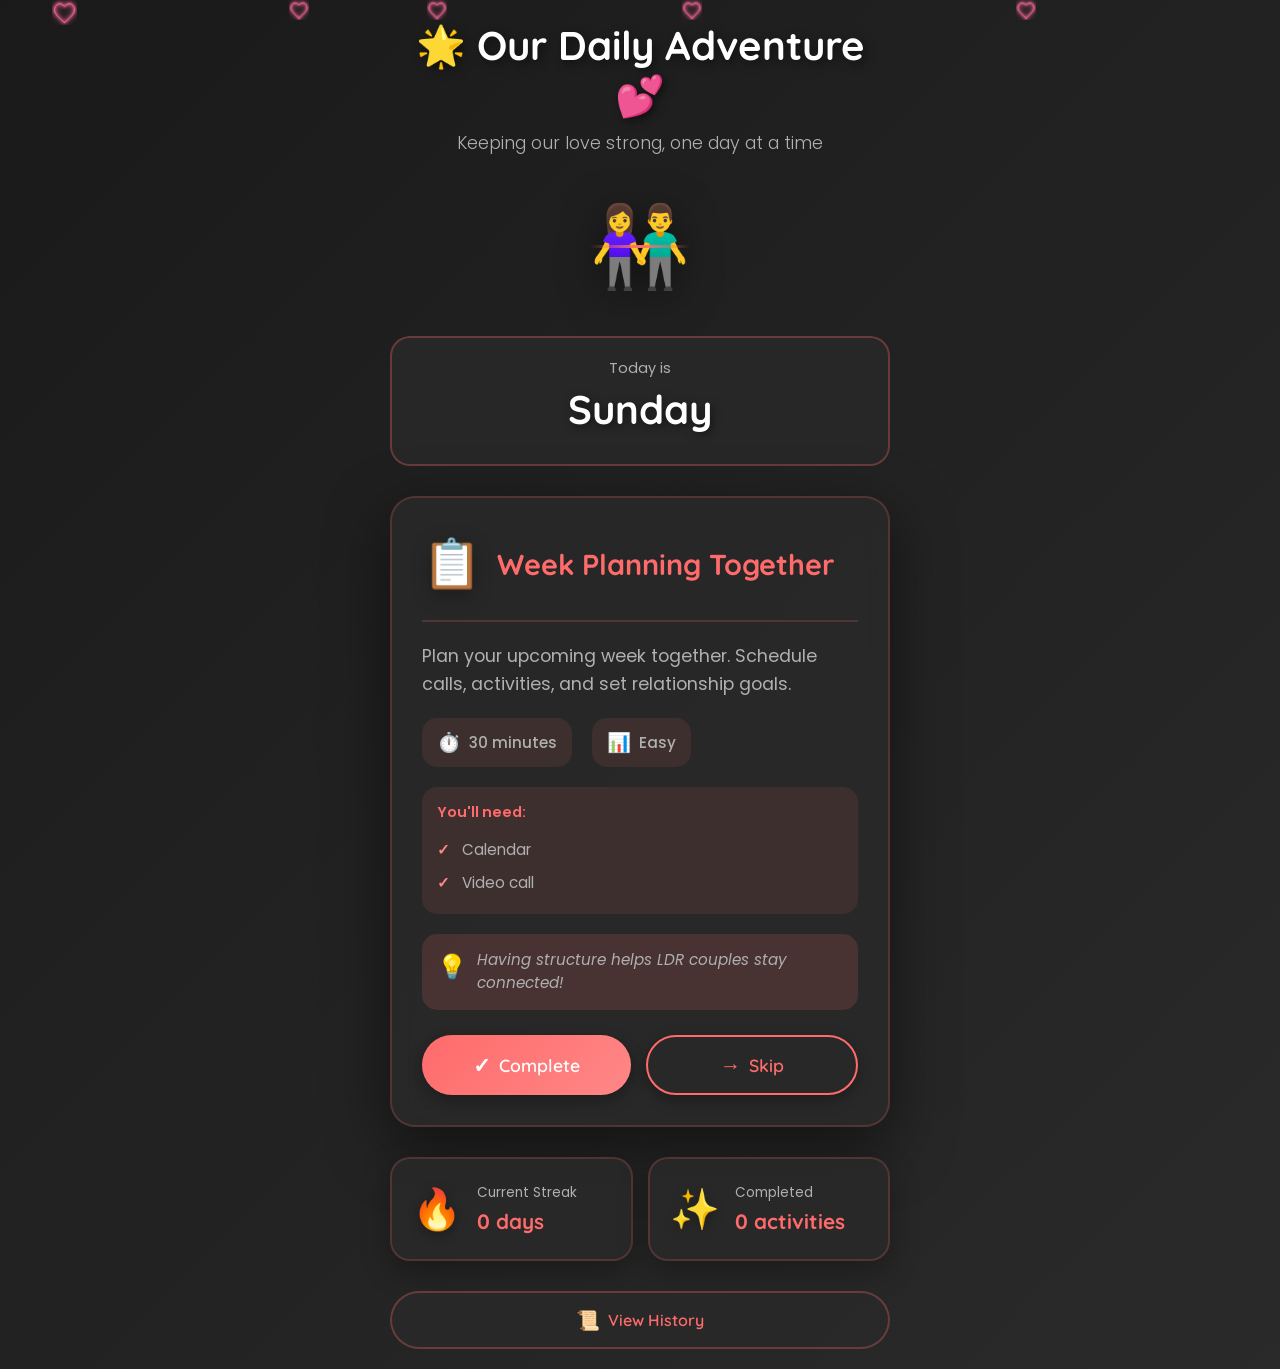
==== tracker.html @ 836662d6 "Add swipeable homepage with neon heart animations and dark theme redesign" ====
<!DOCTYPE html>
<html lang="en">

<head>
    <meta charset="UTF-8">
    <meta name="viewport" content="width=device-width, initial-scale=1.0, maximum-scale=1.0, user-scalable=no">
    <meta name="theme-color" content="#1a1a1a">
    <title>Our Daily Adventure 💕</title>
    <link rel="preconnect" href="https://fonts.googleapis.com">
    <link rel="preconnect" href="https://fonts.gstatic.com" crossorigin>
    <link
        href="https://fonts.googleapis.com/css2?family=Poppins:wght@300;400;600;700&family=Quicksand:wght@400;500;600;700&display=swap"
        rel="stylesheet">
    <link rel="stylesheet" href="tracker_styles.css">
</head>

<body>
    <!-- Floating hearts background -->
    <div class="hearts-background"></div>

    <!-- Main container -->
    <div class="container">
        <!-- Header -->
        <header class="header">
            <h1 class="title">
                <span class="emoji-bounce">🌟</span>
                Our Daily Adventure
                <span class="emoji-bounce delay">💕</span>
            </h1>
            <p class="subtitle">Keeping our love strong, one day at a time</p>
        </header>

        <!-- Cute couple animation -->
        <div class="couple-animation">
            <div class="couple-emoji">👫</div>
            <div class="connection-line"></div>
        </div>

        <!-- Day display -->
        <div class="day-display">
            <p class="day-label">Today is</p>
            <h2 class="day-name" id="dayName">Loading...</h2>
            <p class="day-special" id="daySpecial"></p>
        </div>

        <!-- Activity card -->
        <div class="activity-card" id="activityCard">
            <div class="card-header">
                <span class="activity-emoji" id="activityEmoji">✨</span>
                <h3 class="activity-title" id="activityTitle">Loading activity...</h3>
            </div>

            <div class="card-body">
                <p class="activity-description" id="activityDescription"></p>

                <div class="activity-meta">
                    <div class="meta-item">
                        <span class="meta-icon">⏱️</span>
                        <span class="meta-text" id="activityTime"></span>
                    </div>
                    <div class="meta-item">
                        <span class="meta-icon">📊</span>
                        <span class="meta-text" id="activityDifficulty"></span>
                    </div>
                </div>

                <div class="activity-materials">
                    <p class="materials-label">You'll need:</p>
                    <ul class="materials-list" id="materialsList"></ul>
                </div>

                <div class="activity-tips" id="tipsSection">
                    <p class="tips-icon">💡</p>
                    <p class="tips-text" id="tipsText"></p>
                </div>
            </div>

            <div class="card-actions">
                <button class="btn btn-complete" id="completeBtn">
                    <span class="btn-icon">✓</span>
                    Complete
                </button>
                <button class="btn btn-skip" id="skipBtn">
                    <span class="btn-icon">→</span>
                    Skip
                </button>
            </div>
        </div>

        <!-- Progress section -->
        <div class="progress-section">
            <div class="stat-card">
                <div class="stat-icon">🔥</div>
                <div class="stat-content">
                    <p class="stat-label">Current Streak</p>
                    <p class="stat-value" id="streakValue">0 days</p>
                </div>
            </div>

            <div class="stat-card">
                <div class="stat-icon">✨</div>
                <div class="stat-content">
                    <p class="stat-label">Completed</p>
                    <p class="stat-value" id="completedValue">0 activities</p>
                </div>
            </div>
        </div>

        <!-- Navigation buttons -->
        <div class="nav-buttons">
            <button class="nav-btn" id="historyBtn">
                <span class="nav-icon">📜</span>
                View History
            </button>
        </div>
    </div>

    <!-- Celebration overlay (hidden by default) -->
    <div class="celebration-overlay" id="celebrationOverlay">
        <div class="celebration-content">
            <h2 class="celebration-title">Amazing! 🎉</h2>
            <p class="celebration-message">You completed today's activity!</p>
            <div class="celebration-emoji">💕✨🎊</div>
        </div>
    </div>

    <!-- History modal (hidden by default) -->
    <div class="modal" id="historyModal">
        <div class="modal-content">
            <div class="modal-header">
                <h3 class="modal-title">Activity History</h3>
                <button class="modal-close" id="closeModal">&times;</button>
            </div>
            <div class="modal-body" id="historyList">
                <!-- History items will be inserted here -->
            </div>
        </div>
    </div>

    <!-- Scripts -->
    <script src="activities.js"></script>
    <script src="tracker_script.js"></script>
</body>

</html>
---- tracker_styles.css ----
* {
    margin: 0;
    padding: 0;
    box-sizing: border-box;
}

:root {
    --dark-bg: #1a1a1a;
    --dark-bg-secondary: #2a2a2a;
    --dark-card: rgba(42, 42, 42, 0.8);
    --coral-primary: #FF6B6B;
    --coral-secondary: #FF8787;
    --coral-light: #FFA07A;
    --pink-heart: #FF69B4;
    --pink-light: #FFB6C1;
    --text-primary: #ffffff;
    --text-secondary: #b0b0b0;
}

body {
    font-family: 'Poppins', sans-serif;
    background: linear-gradient(135deg, var(--dark-bg) 0%, var(--dark-bg-secondary) 100%);
    min-height: 100vh;
    display: flex;
    justify-content: center;
    align-items: center;
    padding: 20px;
    overflow-x: hidden;
    position: relative;
}

/* Floating bubble hearts background */
.hearts-background {
    position: fixed;
    top: 0;
    left: 0;
    width: 100%;
    height: 100%;
    pointer-events: none;
    z-index: 1;
    overflow: hidden;
}

@keyframes float-bubble {
    0% {
        transform: translateY(100vh) rotate(0deg) scale(0.8);
        opacity: 0;
    }

    10% {
        opacity: 0.6;
    }

    90% {
        opacity: 0.6;
    }

    100% {
        transform: translateY(-10vh) rotate(360deg) scale(1.2);
        opacity: 0;
    }
}

/* Container */
.container {
    max-width: 500px;
    width: 100%;
    position: relative;
    z-index: 2;
}

/* Header */
.header {
    text-align: center;
    margin-bottom: 30px;
}

.title {
    font-size: 2.5em;
    color: var(--text-primary);
    font-family: 'Quicksand', sans-serif;
    font-weight: 700;
    text-shadow: 3px 3px 10px rgba(0, 0, 0, 0.5);
    margin-bottom: 10px;
    animation: fade-in 0.8s ease-out;
}

.emoji-bounce {
    display: inline-block;
    animation: gentle-bounce 2s ease-in-out infinite;
}

.emoji-bounce.delay {
    animation-delay: 0.5s;
}

@keyframes gentle-bounce {

    0%,
    100% {
        transform: translateY(0);
    }

    50% {
        transform: translateY(-10px);
    }
}

.subtitle {
    font-size: 1.1em;
    color: var(--text-secondary);
    font-weight: 300;
    animation: fade-in 1s ease-out 0.3s both;
}

/* Couple animation */
.couple-animation {
    display: flex;
    justify-content: center;
    align-items: center;
    margin: 30px 0;
    position: relative;
    animation: fade-in 1s ease-out 0.5s both;
}

.couple-emoji {
    font-size: 80px;
    filter: drop-shadow(0 10px 20px rgba(0, 0, 0, 0.5));
    animation: pulse-heart 2s ease-in-out infinite;
}

@keyframes pulse-heart {

    0%,
    100% {
        transform: scale(1);
    }

    50% {
        transform: scale(1.1);
    }
}

.connection-line {
    position: absolute;
    width: 100px;
    height: 3px;
    background: linear-gradient(90deg, transparent, var(--coral-primary), transparent);
    animation: pulse-line 2s ease-in-out infinite;
}

@keyframes pulse-line {

    0%,
    100% {
        opacity: 0.3;
        width: 100px;
    }

    50% {
        opacity: 1;
        width: 120px;
    }
}

/* Day display */
.day-display {
    text-align: center;
    background: var(--dark-card);
    backdrop-filter: blur(10px);
    border-radius: 20px;
    padding: 20px;
    margin-bottom: 30px;
    border: 2px solid rgba(255, 107, 107, 0.3);
    animation: slide-up 0.8s ease-out 0.7s both;
}

.day-label {
    font-size: 0.9em;
    color: var(--text-secondary);
    margin-bottom: 5px;
}

.day-name {
    font-size: 2.5em;
    color: var(--text-primary);
    font-family: 'Quicksand', sans-serif;
    font-weight: 700;
    text-shadow: 2px 2px 8px rgba(0, 0, 0, 0.5);
    margin-bottom: 5px;
}

.day-special {
    font-size: 1.1em;
    color: var(--coral-light);
    font-weight: 500;
    margin-top: 10px;
}

/* Activity card */
.activity-card {
    background: var(--dark-card);
    backdrop-filter: blur(10px);
    border-radius: 25px;
    padding: 30px;
    box-shadow: 0 20px 60px rgba(0, 0, 0, 0.5);
    margin-bottom: 30px;
    border: 2px solid rgba(255, 107, 107, 0.2);
    animation: slide-up 0.8s ease-out 0.9s both;
    transition: transform 0.3s ease;
}

.activity-card:hover {
    transform: translateY(-5px);
    border-color: var(--coral-primary);
}

@keyframes slide-up {
    from {
        opacity: 0;
        transform: translateY(30px);
    }

    to {
        opacity: 1;
        transform: translateY(0);
    }
}

.card-header {
    display: flex;
    align-items: center;
    gap: 15px;
    margin-bottom: 20px;
    padding-bottom: 20px;
    border-bottom: 2px solid rgba(255, 107, 107, 0.2);
}

.activity-emoji {
    font-size: 3em;
    filter: drop-shadow(0 5px 10px rgba(0, 0, 0, 0.3));
}

.activity-title {
    font-size: 1.8em;
    color: var(--coral-primary);
    font-family: 'Quicksand', sans-serif;
    font-weight: 700;
    flex: 1;
}

.card-body {
    margin-bottom: 25px;
}

.activity-description {
    font-size: 1.1em;
    color: var(--text-secondary);
    line-height: 1.6;
    margin-bottom: 20px;
}

.activity-meta {
    display: flex;
    gap: 20px;
    margin-bottom: 20px;
}

.meta-item {
    display: flex;
    align-items: center;
    gap: 8px;
    background: rgba(255, 107, 107, 0.1);
    padding: 10px 15px;
    border-radius: 15px;
}

.meta-icon {
    font-size: 1.2em;
}

.meta-text {
    font-size: 0.95em;
    color: var(--text-secondary);
    font-weight: 500;
}

.activity-materials {
    background: rgba(255, 107, 107, 0.1);
    border-radius: 15px;
    padding: 15px;
    margin-bottom: 20px;
}

.materials-label {
    font-size: 0.9em;
    color: var(--coral-primary);
    font-weight: 600;
    margin-bottom: 10px;
}

.materials-list {
    list-style: none;
    padding-left: 0;
}

.materials-list li {
    font-size: 0.95em;
    color: var(--text-secondary);
    padding: 5px 0;
    padding-left: 25px;
    position: relative;
}

.materials-list li::before {
    content: '✓';
    position: absolute;
    left: 0;
    color: var(--coral-secondary);
    font-weight: bold;
}

.activity-tips {
    background: rgba(255, 107, 107, 0.15);
    border-radius: 15px;
    padding: 15px;
    display: flex;
    gap: 10px;
    align-items: flex-start;
}

.tips-icon {
    font-size: 1.5em;
    flex-shrink: 0;
}

.tips-text {
    font-size: 0.95em;
    color: var(--text-secondary);
    font-style: italic;
    line-height: 1.5;
}

/* Card actions */
.card-actions {
    display: flex;
    gap: 15px;
}

.btn {
    flex: 1;
    padding: 15px 25px;
    border: none;
    border-radius: 50px;
    font-size: 1.1em;
    font-weight: 600;
    font-family: 'Quicksand', sans-serif;
    cursor: pointer;
    transition: all 0.3s ease;
    display: flex;
    align-items: center;
    justify-content: center;
    gap: 8px;
    box-shadow: 0 5px 15px rgba(0, 0, 0, 0.3);
}

.btn-icon {
    font-size: 1.2em;
}

.btn-complete {
    background: linear-gradient(135deg, var(--coral-primary), var(--coral-secondary));
    color: white;
}

.btn-complete:hover {
    transform: scale(1.05);
    box-shadow: 0 8px 20px rgba(255, 107, 107, 0.5);
}

.btn-complete:active {
    transform: scale(0.98);
}

.btn-skip {
    background: transparent;
    border: 2px solid var(--coral-primary);
    color: var(--coral-primary);
}

.btn-skip:hover {
    background: var(--coral-primary);
    color: white;
    transform: scale(1.05);
    box-shadow: 0 8px 20px rgba(255, 107, 107, 0.4);
}

.btn-skip:active {
    transform: scale(0.98);
}

/* Progress section */
.progress-section {
    display: grid;
    grid-template-columns: 1fr 1fr;
    gap: 15px;
    margin-bottom: 30px;
    animation: fade-in 1s ease-out 1.1s both;
}

.stat-card {
    background: var(--dark-card);
    backdrop-filter: blur(10px);
    border-radius: 20px;
    padding: 20px;
    display: flex;
    align-items: center;
    gap: 15px;
    box-shadow: 0 10px 30px rgba(0, 0, 0, 0.3);
    border: 2px solid rgba(255, 107, 107, 0.2);
    transition: transform 0.3s ease;
}

.stat-card:hover {
    transform: translateY(-3px);
    border-color: var(--coral-primary);
}

.stat-icon {
    font-size: 2.5em;
    filter: drop-shadow(0 3px 6px rgba(0, 0, 0, 0.3));
}

.stat-content {
    flex: 1;
}

.stat-label {
    font-size: 0.85em;
    color: var(--text-secondary);
    margin-bottom: 5px;
}

.stat-value {
    font-size: 1.3em;
    color: var(--coral-primary);
    font-weight: 700;
    font-family: 'Quicksand', sans-serif;
}

/* Navigation buttons */
.nav-buttons {
    display: flex;
    gap: 15px;
    animation: fade-in 1s ease-out 1.3s both;
}

.nav-btn {
    flex: 1;
    padding: 15px;
    background: var(--dark-card);
    backdrop-filter: blur(10px);
    border: 2px solid rgba(255, 107, 107, 0.3);
    border-radius: 50px;
    font-size: 1em;
    font-weight: 600;
    font-family: 'Quicksand', sans-serif;
    color: var(--coral-primary);
    cursor: pointer;
    transition: all 0.3s ease;
    display: flex;
    align-items: center;
    justify-content: center;
    gap: 8px;
}

.nav-btn:hover {
    background: rgba(42, 42, 42, 1);
    border-color: var(--coral-primary);
    transform: scale(1.05);
    box-shadow: 0 5px 15px rgba(255, 107, 107, 0.3);
}

.nav-icon {
    font-size: 1.2em;
}

/* Celebration overlay */
.celebration-overlay {
    position: fixed;
    top: 0;
    left: 0;
    width: 100%;
    height: 100%;
    background: rgba(0, 0, 0, 0.9);
    display: none;
    justify-content: center;
    align-items: center;
    z-index: 1000;
    animation: fade-in 0.3s ease-out;
}

.celebration-overlay.show {
    display: flex;
}

.celebration-content {
    background: linear-gradient(135deg, var(--coral-primary), var(--coral-secondary));
    border-radius: 30px;
    padding: 50px;
    text-align: center;
    animation: pop-in 0.5s ease-out;
}

@keyframes pop-in {
    0% {
        transform: scale(0.5);
        opacity: 0;
    }

    100% {
        transform: scale(1);
        opacity: 1;
    }
}

.celebration-title {
    font-size: 3em;
    color: #fff;
    font-family: 'Quicksand', sans-serif;
    margin-bottom: 20px;
    text-shadow: 3px 3px 10px rgba(0, 0, 0, 0.3);
}

.celebration-message {
    font-size: 1.5em;
    color: #fff;
    margin-bottom: 20px;
}

.celebration-emoji {
    font-size: 4em;
    animation: spin-celebrate 1s ease-in-out infinite;
}

@keyframes spin-celebrate {

    0%,
    100% {
        transform: rotate(-10deg) scale(1);
    }

    50% {
        transform: rotate(10deg) scale(1.2);
    }
}

/* Modal */
.modal {
    position: fixed;
    top: 0;
    left: 0;
    width: 100%;
    height: 100%;
    background: rgba(0, 0, 0, 0.9);
    display: none;
    justify-content: center;
    align-items: center;
    z-index: 1000;
    padding: 20px;
}

.modal.show {
    display: flex;
}

.modal-content {
    background: var(--dark-bg-secondary);
    border: 2px solid rgba(255, 107, 107, 0.3);
    border-radius: 25px;
    max-width: 500px;
    width: 100%;
    max-height: 80vh;
    overflow-y: auto;
    animation: slide-up 0.3s ease-out;
}

.modal-header {
    display: flex;
    justify-content: space-between;
    align-items: center;
    padding: 25px;
    border-bottom: 2px solid rgba(255, 107, 107, 0.2);
}

.modal-title {
    font-size: 1.8em;
    color: var(--coral-primary);
    font-family: 'Quicksand', sans-serif;
    font-weight: 700;
}

.modal-close {
    background: none;
    border: none;
    font-size: 2em;
    color: var(--text-secondary);
    cursor: pointer;
    transition: color 0.3s ease;
}

.modal-close:hover {
    color: var(--coral-primary);
}

.modal-body {
    padding: 25px;
}

/* Animations */
@keyframes fade-in {
    from {
        opacity: 0;
    }

    to {
        opacity: 1;
    }
}

/* Mobile responsiveness */
@media (max-width: 600px) {
    .title {
        font-size: 2em;
    }

    .couple-emoji {
        font-size: 60px;
    }

    .day-name {
        font-size: 2em;
    }

    .activity-card {
        padding: 20px;
    }

    .activity-title {
        font-size: 1.5em;
    }

    .card-actions {
        flex-direction: column;
    }

    .progress-section {
        grid-template-columns: 1fr;
    }

    .nav-buttons {
        flex-direction: column;
    }
}

/* High DPI displays */
@media (min-width: 1080px) and (min-height: 1920px) {
    .title {
        font-size: 3.5em;
    }

    .couple-emoji {
        font-size: 120px;
    }

    .day-name {
        font-size: 3.5em;
    }

    .activity-title {
        font-size: 2.5em;
    }
}
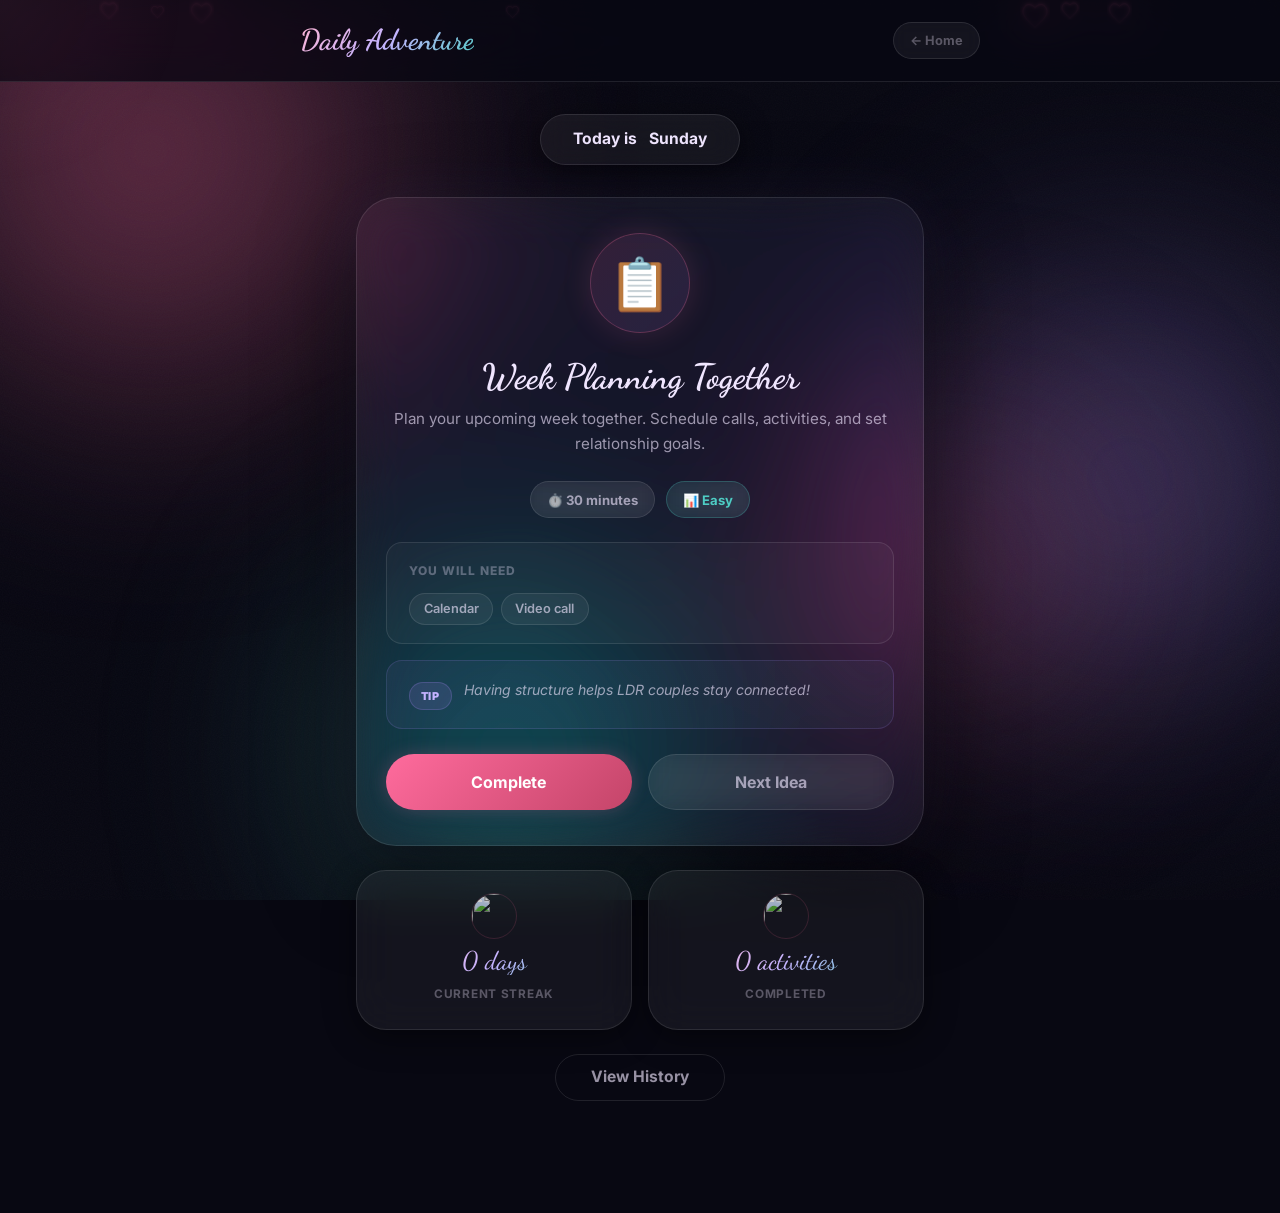
==== commit 3d734cbd: "Complete UI overhaul: Midnight Romance dark glassmorphism redesign - Full dark theme with glassmorph" ====
--- a/tracker.html
+++ b/tracker.html
@@ -1,145 +1,158 @@
 <!DOCTYPE html>
 <html lang="en">
+<head>
+  <meta charset="UTF-8">
+  <meta name="viewport" content="width=device-width, initial-scale=1.0, maximum-scale=1.0">
+  <meta name="theme-color" content="#080812">
+  <title>Daily Adventure</title>
+  <link rel="preconnect" href="https://fonts.googleapis.com">
+  <link rel="preconnect" href="https://fonts.gstatic.com" crossorigin>
+  <link href="https://fonts.googleapis.com/css2?family=Dancing+Script:wght@400;600;700&family=Inter:wght@300;400;500;600;700&family=Quicksand:wght@400;600;700&display=swap" rel="stylesheet">
+  <link rel="stylesheet" href="styles.css">
+</head>
+<body class="tracker-page">
 
-<head>
-    <meta charset="UTF-8">
-    <meta name="viewport" content="width=device-width, initial-scale=1.0, maximum-scale=1.0, user-scalable=no">
-    <meta name="theme-color" content="#1a1a1a">
-    <title>Our Daily Adventure 💕</title>
-    <link rel="preconnect" href="https://fonts.googleapis.com">
-    <link rel="preconnect" href="https://fonts.gstatic.com" crossorigin>
-    <link
-        href="https://fonts.googleapis.com/css2?family=Poppins:wght@300;400;600;700&family=Quicksand:wght@400;500;600;700&display=swap"
-        rel="stylesheet">
-    <link rel="stylesheet" href="tracker_styles.css">
-</head>
+  <!-- aurora background -->
+  <div class="aurora" aria-hidden="true">
+    <div class="aurora-orb aurora-orb-1"></div>
+    <div class="aurora-orb aurora-orb-2"></div>
+    <div class="aurora-orb aurora-orb-3"></div>
+    <div class="aurora-orb aurora-orb-4"></div>
+  </div>
 
-<body>
-    <!-- Floating hearts background -->
-    <div class="hearts-background"></div>
+  <!-- cursor glow -->
+  <div class="cursor-glow" id="cursorGlow" aria-hidden="true"></div>
 
-    <!-- Main container -->
-    <div class="container">
-        <!-- Header -->
-        <header class="header">
-            <h1 class="title">
-                <span class="emoji-bounce">🌟</span>
-                Our Daily Adventure
-                <span class="emoji-bounce delay">💕</span>
-            </h1>
-            <p class="subtitle">Keeping our love strong, one day at a time</p>
-        </header>
+  <!-- hearts-background kept for compatibility with tracker_script.js -->
+  <div class="hearts-background" style="position:fixed;inset:0;pointer-events:none;z-index:0;overflow:hidden;"></div>
 
-        <!-- Cute couple animation -->
-        <div class="couple-animation">
-            <div class="couple-emoji">👫</div>
-            <div class="connection-line"></div>
-        </div>
+  <!-- STICKY HEADER -->
+  <header class="tracker-bar">
+    <div class="tracker-bar-inner">
+      <span class="tracker-logo">Daily Adventure</span>
+      <a href="index.html" class="home-link">&#8592; Home</a>
+    </div>
+  </header>
 
-        <!-- Day display -->
-        <div class="day-display">
-            <p class="day-label">Today is</p>
-            <h2 class="day-name" id="dayName">Loading...</h2>
-            <p class="day-special" id="daySpecial"></p>
-        </div>
+  <!-- MAIN -->
+  <main class="tracker-main">
 
-        <!-- Activity card -->
-        <div class="activity-card" id="activityCard">
-            <div class="card-header">
-                <span class="activity-emoji" id="activityEmoji">✨</span>
-                <h3 class="activity-title" id="activityTitle">Loading activity...</h3>
-            </div>
-
-            <div class="card-body">
-                <p class="activity-description" id="activityDescription"></p>
-
-                <div class="activity-meta">
-                    <div class="meta-item">
-                        <span class="meta-icon">⏱️</span>
-                        <span class="meta-text" id="activityTime"></span>
-                    </div>
-                    <div class="meta-item">
-                        <span class="meta-icon">📊</span>
-                        <span class="meta-text" id="activityDifficulty"></span>
-                    </div>
-                </div>
-
-                <div class="activity-materials">
-                    <p class="materials-label">You'll need:</p>
-                    <ul class="materials-list" id="materialsList"></ul>
-                </div>
-
-                <div class="activity-tips" id="tipsSection">
-                    <p class="tips-icon">💡</p>
-                    <p class="tips-text" id="tipsText"></p>
-                </div>
-            </div>
-
-            <div class="card-actions">
-                <button class="btn btn-complete" id="completeBtn">
-                    <span class="btn-icon">✓</span>
-                    Complete
-                </button>
-                <button class="btn btn-skip" id="skipBtn">
-                    <span class="btn-icon">→</span>
-                    Skip
-                </button>
-            </div>
-        </div>
-
-        <!-- Progress section -->
-        <div class="progress-section">
-            <div class="stat-card">
-                <div class="stat-icon">🔥</div>
-                <div class="stat-content">
-                    <p class="stat-label">Current Streak</p>
-                    <p class="stat-value" id="streakValue">0 days</p>
-                </div>
-            </div>
-
-            <div class="stat-card">
-                <div class="stat-icon">✨</div>
-                <div class="stat-content">
-                    <p class="stat-label">Completed</p>
-                    <p class="stat-value" id="completedValue">0 activities</p>
-                </div>
-            </div>
-        </div>
-
-        <!-- Navigation buttons -->
-        <div class="nav-buttons">
-            <button class="nav-btn" id="historyBtn">
-                <span class="nav-icon">📜</span>
-                View History
-            </button>
-        </div>
+    <!-- Day badge -->
+    <div class="day-pill">
+      <div class="day-pill-inner">
+        <span>Today is</span>
+        <strong id="dayName">&#8230;</strong>
+      </div>
+      <span class="day-special-tag" id="daySpecial"></span>
     </div>
 
-    <!-- Celebration overlay (hidden by default) -->
-    <div class="celebration-overlay" id="celebrationOverlay">
-        <div class="celebration-content">
-            <h2 class="celebration-title">Amazing! 🎉</h2>
-            <p class="celebration-message">You completed today's activity!</p>
-            <div class="celebration-emoji">💕✨🎊</div>
-        </div>
+    <!-- Activity Card -->
+    <div class="act-card" id="activityCard">
+
+      <div class="act-emoji-ring">
+        <span class="act-emoji" id="activityEmoji"></span>
+      </div>
+
+      <h2 class="act-title" id="activityTitle">Loading&#8230;</h2>
+      <p class="act-desc"  id="activityDescription"></p>
+
+      <!-- Meta chips -->
+      <div class="act-chips">
+        <span class="chip" id="activityTime"></span>
+        <span class="chip" id="activityDifficulty"></span>
+      </div>
+
+      <!-- Materials -->
+      <div class="act-materials">
+        <p class="act-materials-label">You will need</p>
+        <ul id="materialsList"></ul>
+      </div>
+
+      <!-- Tips -->
+      <div class="act-tips">
+        <span class="act-tips-icon">Tip</span>
+        <p id="tipsText"></p>
+      </div>
+
+      <!-- Action buttons -->
+      <div class="act-actions">
+        <button class="btn-complete" id="completeBtn">Complete</button>
+        <button class="btn-skip"    id="skipBtn">Next Idea</button>
+      </div>
+
     </div>
 
-    <!-- History modal (hidden by default) -->
-    <div class="modal" id="historyModal">
-        <div class="modal-content">
-            <div class="modal-header">
-                <h3 class="modal-title">Activity History</h3>
-                <button class="modal-close" id="closeModal">&times;</button>
-            </div>
-            <div class="modal-body" id="historyList">
-                <!-- History items will be inserted here -->
-            </div>
-        </div>
+    <!-- Stats row -->
+    <div class="stats-row">
+      <div class="t-stat">
+        <img src="https://picsum.photos/seed/streak/60/60" alt="" class="t-stat-img" aria-hidden="true">
+        <span class="t-stat-num"   id="streakValue">0 days</span>
+        <span class="t-stat-label">Current Streak</span>
+      </div>
+      <div class="t-stat">
+        <img src="https://picsum.photos/seed/done/60/60" alt="" class="t-stat-img" aria-hidden="true">
+        <span class="t-stat-num"   id="completedValue">0 activities</span>
+        <span class="t-stat-label">Completed</span>
+      </div>
     </div>
 
-    <!-- Scripts -->
-    <script src="activities.js"></script>
-    <script src="tracker_script.js"></script>
+    <!-- History -->
+    <div class="hist-btn-wrap">
+      <button class="btn btn-ghost" id="historyBtn">View History</button>
+    </div>
+
+  </main>
+
+  <!-- CELEBRATION OVERLAY -->
+  <div class="celebration-overlay" id="celebrationOverlay">
+    <div class="cel-box">
+      <div class="cel-img-wrap">
+        <img src="https://picsum.photos/seed/celebrate/200/200" alt="Celebration" class="cel-img">
+      </div>
+      <h2 class="cel-title">Amazing!</h2>
+      <p class="cel-msg">You completed today's activity.<br>Your bond gets stronger every day.</p>
+      <button class="btn btn-pink btn-sm" onclick="document.getElementById('celebrationOverlay').classList.remove('show')">
+        Wonderful!
+      </button>
+    </div>
+  </div>
+
+  <!-- HISTORY MODAL (bottom sheet) -->
+  <div class="history-modal" id="historyModal">
+    <div class="hist-sheet">
+      <div class="hist-handle"></div>
+      <div class="hist-header">
+        <h3 class="hist-title">Activity History</h3>
+        <button class="close-btn" id="closeModal" aria-label="Close">&#215;</button>
+      </div>
+      <div id="historyList"></div>
+    </div>
+  </div>
+
+  <!-- Scripts -->
+  <script src="activities.js"></script>
+  <script src="tracker_script.js"></script>
+  <script>
+  document.addEventListener('DOMContentLoaded', () => {
+    /* cursor glow */
+    const glow = document.getElementById('cursorGlow');
+    if (glow && !window.matchMedia('(pointer:coarse)').matches) {
+      document.addEventListener('mousemove', e => {
+        glow.style.left = e.clientX + 'px';
+        glow.style.top  = e.clientY + 'px';
+      });
+    }
+    /* magnetic complete button */
+    const btn = document.getElementById('completeBtn');
+    if (btn && !window.matchMedia('(pointer:coarse)').matches) {
+      btn.addEventListener('mousemove', e => {
+        const r = btn.getBoundingClientRect();
+        btn.style.transform = `translate(${(e.clientX-r.left-r.width/2)*.22}px,${(e.clientY-r.top-r.height/2)*.22}px) scale(1.04)`;
+      });
+      btn.addEventListener('mouseleave', () => { btn.style.transform = ''; });
+    }
+  });
+  </script>
+
 </body>
-
-</html>+</html>
--- a/styles.css
+++ b/styles.css
@@ -0,0 +1,1308 @@
+/* =============================================
+   MIDNIGHT ROMANCE — Dark Glassmorphism UI
+   ============================================= */
+
+/* === DESIGN TOKENS === */
+:root {
+  /* Base */
+  --bg:           #080812;
+  --bg-2:         #0f0f22;
+  --bg-3:         #13132e;
+
+  /* Glass surfaces */
+  --glass:          rgba(255,255,255,0.055);
+  --glass-2:        rgba(255,255,255,0.08);
+  --glass-hover:    rgba(255,255,255,0.10);
+  --glass-border:   rgba(255,255,255,0.10);
+  --glass-border-h: rgba(255,255,255,0.24);
+
+  /* Accents */
+  --pink:         #FF6B9D;
+  --pink-dark:    #E8447A;
+  --pink-light:   #FFB3D0;
+  --pink-glow:    rgba(255,107,157,0.38);
+  --pink-glow-sm: rgba(255,107,157,0.18);
+  --purple:       #9B7FE8;
+  --purple-dark:  #7B5FCC;
+  --purple-light: #C5B3FF;
+  --purple-glow:  rgba(155,127,232,0.38);
+  --teal:         #4ECDC4;
+  --teal-glow:    rgba(78,205,196,0.28);
+  --yellow:       #FFD166;
+
+  /* Text */
+  --t1: #F0E6FF;
+  --t2: rgba(240,230,255,0.62);
+  --t3: rgba(240,230,255,0.32);
+  --white: #FFFFFF;
+
+  /* Gradients */
+  --grad-pink:   linear-gradient(135deg,#FF6B9D,#C44569);
+  --grad-purple: linear-gradient(135deg,#9B7FE8,#6B4FBB);
+  --grad-aurora: linear-gradient(135deg,#FF6B9D 0%,#9B7FE8 50%,#4ECDC4 100%);
+  --grad-text:   linear-gradient(135deg,#FFB3D0 0%,#C5B3FF 50%,#4ECDC4 100%);
+  --grad-warm:   linear-gradient(135deg,#FF6B9D,#FFD166);
+
+  /* Shadows & Glows */
+  --glow-pink-sm: 0 0 18px rgba(255,107,157,0.22);
+  --glow-pink-md: 0 0 40px rgba(255,107,157,0.35);
+  --glow-pink-lg: 0 0 80px rgba(255,107,157,0.25);
+  --glow-purple:  0 0 40px rgba(155,127,232,0.35);
+  --shadow-glass: 0 8px 32px rgba(0,0,0,0.45);
+  --shadow-card:  0 20px 60px rgba(0,0,0,0.55);
+  --shadow-xl:    0 32px 90px rgba(0,0,0,0.65);
+
+  /* Shape */
+  --r-sm:   10px;
+  --r-md:   16px;
+  --r-lg:   22px;
+  --r-xl:   30px;
+  --r-2xl:  40px;
+  --r-full: 9999px;
+
+  /* Motion */
+  --ease-bounce: cubic-bezier(0.34,1.56,0.64,1);
+  --ease-smooth: cubic-bezier(0.4,0,0.2,1);
+  --ease-out:    cubic-bezier(0,0,0.2,1);
+  --t:    all .3s var(--ease-smooth);
+  --t-b:  all .5s var(--ease-bounce);
+  --t-s:  all .65s var(--ease-smooth);
+
+  --section-py: clamp(80px,9vw,130px);
+}
+
+/* === RESET === */
+*,*::before,*::after { box-sizing:border-box; margin:0; padding:0; }
+html { scroll-behavior:smooth; }
+body {
+  font-family:'Inter','Quicksand',sans-serif;
+  background:var(--bg);
+  color:var(--t1);
+  overflow-x:hidden;
+  line-height:1.7;
+}
+img  { max-width:100%; display:block; }
+a    { text-decoration:none; color:inherit; }
+button { font-family:inherit; }
+
+/* === SCROLLBAR === */
+::-webkit-scrollbar      { width:5px; }
+::-webkit-scrollbar-track{ background:var(--bg-2); }
+::-webkit-scrollbar-thumb{
+  background:linear-gradient(var(--pink),var(--purple));
+  border-radius:var(--r-full);
+}
+
+/* =============================================
+   AURORA — Fixed background (behind all)
+   ============================================= */
+.aurora {
+  position:fixed; inset:0; z-index:0;
+  pointer-events:none; overflow:hidden;
+}
+.aurora-orb {
+  position:absolute; border-radius:50%;
+  filter:blur(120px); opacity:.55;
+  will-change:transform;
+}
+.aurora-orb-1 {
+  width:700px; height:700px; top:-200px; left:-200px;
+  background:radial-gradient(circle,#FF6B9D,transparent 65%);
+  animation:auroraFloat1 20s ease-in-out infinite;
+}
+.aurora-orb-2 {
+  width:600px; height:600px; top:20%; right:-150px;
+  background:radial-gradient(circle,#9B7FE8,transparent 65%);
+  animation:auroraFloat2 24s ease-in-out infinite;
+}
+.aurora-orb-3 {
+  width:500px; height:500px; bottom:-100px; left:20%;
+  background:radial-gradient(circle,#4ECDC4,transparent 65%);
+  animation:auroraFloat3 18s ease-in-out infinite;
+}
+.aurora-orb-4 {
+  width:400px; height:400px; bottom:15%; right:10%;
+  background:radial-gradient(circle,#C44569,transparent 65%);
+  animation:auroraFloat4 22s ease-in-out infinite;
+}
+/* Noise overlay */
+.aurora::after {
+  content:'';
+  position:absolute; inset:0;
+  background-image:url("data:image/svg+xml,%3Csvg xmlns='http://www.w3.org/2000/svg' width='300' height='300'%3E%3Cfilter id='n'%3E%3CfeTurbulence type='fractalNoise' baseFrequency='0.85' numOctaves='4' stitchTiles='stitch'/%3E%3C/filter%3E%3Crect width='300' height='300' filter='url(%23n)' opacity='1'/%3E%3C/svg%3E");
+  opacity:0.032; pointer-events:none;
+}
+
+@keyframes auroraFloat1 {
+  0%,100%{ transform:translate(0,0) scale(1); }
+  33%    { transform:translate(80px,60px) scale(1.1); }
+  66%    { transform:translate(-50px,90px) scale(.92); }
+}
+@keyframes auroraFloat2 {
+  0%,100%{ transform:translate(0,0) scale(1); }
+  40%    { transform:translate(-90px,-70px) scale(1.12); }
+  70%    { transform:translate(60px,-40px) scale(.9); }
+}
+@keyframes auroraFloat3 {
+  0%,100%{ transform:translate(0,0) scale(1); }
+  50%    { transform:translate(70px,-80px) scale(1.08); }
+}
+@keyframes auroraFloat4 {
+  0%,100%{ transform:translate(0,0) scale(1); }
+  45%    { transform:translate(-60px,50px) scale(1.1); }
+}
+
+/* =============================================
+   CURSOR GLOW
+   ============================================= */
+.cursor-glow {
+  position:fixed; pointer-events:none; z-index:9999;
+  width:400px; height:400px; border-radius:50%;
+  background:radial-gradient(circle,rgba(255,107,157,.08),transparent 65%);
+  transform:translate(-50%,-50%);
+  transition:left .08s linear, top .08s linear;
+  will-change:left,top;
+}
+
+/* =============================================
+   GLASS UTILITY
+   ============================================= */
+.glass {
+  background:var(--glass);
+  backdrop-filter:blur(24px) saturate(180%);
+  -webkit-backdrop-filter:blur(24px) saturate(180%);
+  border:1px solid var(--glass-border);
+}
+.glass-2 {
+  background:var(--glass-2);
+  backdrop-filter:blur(20px) saturate(160%);
+  -webkit-backdrop-filter:blur(20px) saturate(160%);
+  border:1px solid var(--glass-border);
+}
+
+/* =============================================
+   TYPOGRAPHY
+   ============================================= */
+h1,h2,h3 { font-family:'Dancing Script',cursive; line-height:1.15; }
+h1 { font-size:clamp(3rem,8vw,6.5rem); }
+h2 { font-size:clamp(2rem,5vw,3.8rem); }
+h3 { font-size:clamp(1.4rem,3vw,2.2rem); }
+
+.grad-text {
+  background:var(--grad-text);
+  -webkit-background-clip:text; -webkit-text-fill-color:transparent;
+  background-clip:text; background-size:200% 200%;
+  animation:gradShift 6s ease infinite;
+}
+
+@keyframes gradShift {
+  0%  { background-position:0% 50%; }
+  50% { background-position:100% 50%; }
+  100%{ background-position:0% 50%; }
+}
+
+/* =============================================
+   BUTTONS
+   ============================================= */
+.btn {
+  display:inline-flex; align-items:center; gap:.55rem;
+  padding:.9rem 2.2rem; border-radius:var(--r-full);
+  font-size:.98rem; font-weight:700; cursor:pointer;
+  transition:var(--t-b); border:none; line-height:1;
+  text-decoration:none; font-family:'Inter','Quicksand',sans-serif;
+  position:relative; overflow:hidden; white-space:nowrap;
+}
+/* shimmer sweep on hover */
+.btn::after {
+  content:''; position:absolute; inset:0;
+  background:linear-gradient(105deg,transparent 40%,rgba(255,255,255,.18) 50%,transparent 60%);
+  transform:translateX(-100%); transition:transform .55s var(--ease-smooth);
+}
+.btn:hover::after { transform:translateX(100%); }
+
+.btn-pink {
+  background:var(--grad-pink); color:var(--white);
+  box-shadow:var(--glow-pink-sm);
+}
+.btn-pink:hover  { transform:translateY(-3px) scale(1.03); box-shadow:var(--glow-pink-md); }
+.btn-pink:active { transform:scale(.96); }
+
+.btn-outline {
+  background:var(--glass); backdrop-filter:blur(12px);
+  color:var(--t1); border:1px solid var(--glass-border);
+}
+.btn-outline:hover {
+  transform:translateY(-3px) scale(1.02);
+  background:var(--glass-hover); border-color:var(--glass-border-h);
+  box-shadow:var(--shadow-glass);
+}
+
+.btn-ghost {
+  background:transparent; color:var(--t2);
+  border:1px solid var(--glass-border);
+}
+.btn-ghost:hover { background:var(--glass); color:var(--t1); border-color:var(--glass-border-h); }
+
+.btn-sm { padding:.6rem 1.4rem; font-size:.84rem; }
+.btn-purple {
+  background:var(--grad-purple); color:var(--white);
+  box-shadow:var(--glow-purple);
+}
+.btn-purple:hover { transform:translateY(-3px) scale(1.03); box-shadow:0 0 60px rgba(155,127,232,.5); }
+
+/* =============================================
+   SECTION COMMONS
+   ============================================= */
+section { position:relative; z-index:1; }
+.section-inner { max-width:1020px; margin:0 auto; padding:var(--section-py) 1.5rem; }
+.section-header { text-align:center; margin-bottom:clamp(3rem,5vw,5rem); }
+
+.section-tag {
+  display:inline-block;
+  background:rgba(255,107,157,.12);
+  border:1px solid rgba(255,107,157,.22);
+  color:var(--pink); padding:.35rem 1.2rem;
+  border-radius:var(--r-full); font-size:.75rem;
+  font-weight:800; letter-spacing:.1em;
+  text-transform:uppercase; margin-bottom:.8rem;
+}
+.section-title {
+  font-family:'Dancing Script',cursive;
+  font-size:clamp(2.2rem,5vw,3.8rem);
+  color:var(--t1); margin-bottom:.6rem; line-height:1.2;
+}
+.section-title.grad { background:var(--grad-text); -webkit-background-clip:text; -webkit-text-fill-color:transparent; background-clip:text; }
+.section-sub {
+  font-size:clamp(.88rem,2vw,1.05rem);
+  color:var(--t2); max-width:520px; margin:0 auto;
+}
+.section-divider {
+  width:60px; height:3px;
+  background:var(--grad-pink);
+  border-radius:var(--r-full);
+  margin:.9rem auto 0;
+  box-shadow:var(--glow-pink-sm);
+}
+
+/* =============================================
+   A — SCROLL PROGRESS BAR
+   ============================================= */
+#scrollProgress {
+  position:fixed; top:0; left:0; z-index:10000;
+  height:3px; width:0%;
+  background:linear-gradient(90deg, var(--pink), var(--purple), var(--teal));
+  box-shadow:0 0 14px var(--pink-glow), 0 0 28px var(--purple-glow);
+  pointer-events:none; border-radius:0 3px 3px 0;
+  will-change:width;
+}
+
+/* =============================================
+   E — TIMELINE FILL (draw-in on scroll)
+   ============================================= */
+.timeline-fill {
+  position:absolute; left:50%; top:0;
+  transform:translateX(-50%);
+  width:2px; height:0%;
+  background:linear-gradient(to bottom,var(--pink),var(--purple),var(--teal));
+  border-radius:var(--r-full);
+  box-shadow:0 0 14px var(--pink-glow);
+  z-index:3; pointer-events:none;
+  will-change:height;
+}
+
+/* =============================================
+   C — CHARACTER REVEAL
+   ============================================= */
+.cr-char {
+  display:inline-block;
+  opacity:0;
+  transform:translateY(32px) rotate(var(--cr-rot,5deg));
+  filter:blur(7px);
+  transition:
+    opacity   .55s ease,
+    transform .65s var(--ease-bounce),
+    filter    .55s ease;
+  will-change:transform,opacity,filter;
+}
+.cr-char:nth-child(odd)  { --cr-rot: 7deg; }
+.cr-char:nth-child(even) { --cr-rot:-7deg; }
+.cr-char.cr-on {
+  opacity:1;
+  transform:translateY(0) rotate(0deg);
+  filter:blur(0);
+}
+
+/* =============================================
+   D — CARD CASCADE (alternate left / right)
+   ============================================= */
+/* Base hidden state — no translateY, direction set by cascade class */
+.tl-item, .polaroid, .stat-card, .adv-card, .note-item, .fav-card {
+  opacity:0; filter:blur(8px);
+  transition:opacity .7s var(--ease-smooth), filter .7s var(--ease-smooth), transform .7s var(--ease-smooth);
+}
+
+/* Timeline items keep their side-enter */
+.tl-item              { transform:translateX(-35px); }
+.tl-item:nth-child(even) { transform:translateX(35px); }
+.tl-item.in-view      { opacity:1; filter:blur(0); transform:translateX(0); }
+
+/* Cascade directional classes applied by JS */
+.cas-l { transform:translateX(-65px) translateY(10px); }
+.cas-r { transform:translateX( 65px) translateY(10px); }
+.cas-l.in-view, .cas-r.in-view {
+  opacity:1; filter:blur(0); transform:translateX(0) translateY(0);
+}
+
+/* Note items keep their own enter direction */
+.note-item.from-me  { transform:translateX(55px); }
+.note-item.from-you { transform:translateX(-55px); }
+.note-item.in-view  { opacity:1; filter:blur(0); transform:translateX(0)!important; }
+
+/* =============================================
+   B — PARALLAX helpers
+   ============================================= */
+.hero-text, .hero-rings { will-change:transform; }
+
+/* =============================================
+   HERO SECTION
+   ============================================= */
+.home-page  { background:var(--bg); }
+.hero-section {
+  min-height:100vh; position:relative; z-index:1;
+  display:flex; flex-direction:column;
+  align-items:center; justify-content:center;
+  text-align:center; padding:3rem 2rem; overflow:hidden;
+}
+
+/* pulsing rings */
+.hero-rings { position:absolute; top:50%; left:50%; transform:translate(-50%,-50%); pointer-events:none; }
+.hero-ring  {
+  position:absolute; border-radius:50%;
+  border:1px solid rgba(255,107,157,.15);
+  top:50%; left:50%; transform:translate(-50%,-50%);
+  animation:ringPulse 5s ease-out infinite;
+}
+.hero-ring:nth-child(1){ width:320px;  height:320px;  animation-delay:0s; }
+.hero-ring:nth-child(2){ width:560px;  height:560px;  animation-delay:1.5s; }
+.hero-ring:nth-child(3){ width:820px;  height:820px;  animation-delay:3s; }
+
+.hero-text  { position:relative; z-index:2; max-width:720px; width:100%; }
+
+.hero-badge {
+  display:inline-block;
+  background:var(--glass); backdrop-filter:blur(16px);
+  border:1px solid var(--glass-border);
+  border-radius:var(--r-full); padding:.48rem 1.6rem;
+  font-size:.78rem; font-weight:800; color:var(--pink-light);
+  margin-bottom:1.5rem; letter-spacing:.1em; text-transform:uppercase;
+  animation:popIn .6s var(--ease-bounce) both;
+  box-shadow:var(--glow-pink-sm);
+}
+
+.hero-title {
+  font-family:'Dancing Script',cursive;
+  font-size:clamp(3.2rem,9vw,7.5rem);
+  font-weight:700; line-height:1.2;
+  background:var(--grad-text); background-size:200% 200%;
+  -webkit-background-clip:text; -webkit-text-fill-color:transparent;
+  background-clip:text;
+  animation:gradShift 6s ease infinite, slideUp .9s var(--ease-smooth) both .15s;
+  margin-bottom:.85rem; padding:0.1em 0.08em 0.18em;
+  transition:transform .12s var(--ease-smooth);
+}
+
+.hero-sub {
+  font-size:clamp(.98rem,2.3vw,1.25rem);
+  color:var(--t2); font-weight:400;
+  max-width:500px; margin:0 auto 2.6rem; line-height:1.8;
+  animation:slideUp .8s var(--ease-smooth) both .35s;
+}
+
+.hero-btns {
+  display:flex; gap:1rem; flex-wrap:wrap; justify-content:center;
+  animation:slideUp .8s var(--ease-smooth) both .55s;
+}
+
+.scroll-hint {
+  position:absolute; bottom:2rem; left:50%; transform:translateX(-50%);
+  z-index:2; display:flex; flex-direction:column; align-items:center; gap:.4rem;
+  color:var(--t3); font-size:.75rem; font-weight:600; letter-spacing:.06em;
+  text-transform:uppercase;
+  animation:slideUp .8s var(--ease-smooth) both 1.1s;
+}
+.scroll-hint-arrow { font-size:1.1rem; animation:arrowBounce 1.8s ease-in-out infinite; }
+
+/* =============================================
+   HERO HEARTBEAT RIPPLES
+   ============================================= */
+.hb-heart-wrap {
+  position:absolute; pointer-events:none; z-index:1;
+}
+.hb-heart-wrap:nth-child(1) { top:18%; left:12%; }
+.hb-heart-wrap:nth-child(2) { top:22%; right:10%; }
+.hb-heart-wrap:nth-child(3) { bottom:22%; left:8%; }
+.hb-heart-wrap:nth-child(4) { bottom:18%; right:13%; }
+
+.hb-heart {
+  position:relative; display:flex; align-items:center; justify-content:center;
+  width:36px; height:36px;
+  animation:hbBeat 1.4s ease-in-out infinite;
+}
+.hb-heart:nth-of-type(1){ animation-delay:0s; }
+.hb-heart:nth-of-type(2){ animation-delay:.3s; }
+.hb-heart:nth-of-type(3){ animation-delay:.7s; }
+.hb-heart:nth-of-type(4){ animation-delay:1s; }
+
+.hb-heart svg { width:22px; height:22px; filter:drop-shadow(0 0 8px var(--pink-glow)); }
+
+/* ripple rings */
+.hb-ripple {
+  position:absolute; top:50%; left:50%;
+  width:36px; height:36px;
+  border-radius:50%;
+  border:1.5px solid rgba(255,107,157,.55);
+  transform:translate(-50%,-50%) scale(1);
+  animation:hbRipple 1.4s ease-out infinite;
+  pointer-events:none;
+}
+.hb-ripple:nth-child(2){ animation-delay:.22s; border-color:rgba(167,139,250,.45); }
+.hb-ripple:nth-child(3){ animation-delay:.44s; border-color:rgba(94,234,212,.35); }
+
+@keyframes hbBeat {
+  0%,100%{ transform:scale(1); }
+  14%    { transform:scale(1.22); }
+  28%    { transform:scale(1); }
+  42%    { transform:scale(1.15); }
+  70%    { transform:scale(1); }
+}
+@keyframes hbRipple {
+  0%  { transform:translate(-50%,-50%) scale(1); opacity:.9; }
+  100%{ transform:translate(-50%,-50%) scale(3.8); opacity:0; }
+}
+
+/* =============================================
+   OUR STORY — TIMELINE
+   ============================================= */
+.story-section { background:rgba(0,0,0,.25); }
+.timeline { position:relative; max-width:800px; margin:0 auto; }
+.timeline::before {
+  content:''; position:absolute; left:50%; top:0; bottom:0;
+  width:2px;
+  background:linear-gradient(to bottom,transparent,var(--pink),var(--purple),var(--teal),transparent);
+  transform:translateX(-50%); border-radius:var(--r-full);
+  box-shadow:0 0 12px var(--pink-glow);
+}
+
+.tl-item { display:flex; justify-content:flex-end; padding-right:calc(50% + 3.5rem); margin-bottom:3rem; position:relative; }
+.tl-item:nth-child(even) { justify-content:flex-start; padding-right:0; padding-left:calc(50% + 3.5rem); }
+
+.tl-dot {
+  position:absolute; left:50%; top:1.4rem;
+  width:50px; height:50px;
+  background:var(--glass); backdrop-filter:blur(12px);
+  border:1.5px solid var(--pink); border-radius:50%;
+  transform:translateX(-50%);
+  display:flex; align-items:center; justify-content:center;
+  font-size:.8rem; font-weight:800; color:var(--pink);
+  box-shadow:0 0 20px var(--pink-glow), var(--shadow-glass); z-index:2;
+  font-family:'Inter','Quicksand',sans-serif;
+}
+.tl-item.in-view .tl-dot { animation:heartbeat .6s var(--ease-bounce) both .3s; }
+
+.tl-card {
+  background:var(--glass); backdrop-filter:blur(24px) saturate(180%);
+  border:1px solid var(--glass-border);
+  border-radius:var(--r-lg); padding:1.5rem 1.7rem;
+  max-width:300px; box-shadow:var(--shadow-glass);
+  transition:var(--t-b);
+}
+.tl-card:hover {
+  background:var(--glass-hover); border-color:var(--glass-border-h);
+  box-shadow:var(--shadow-card), 0 0 30px var(--pink-glow-sm);
+  transform:translateY(-4px);
+}
+.tl-card::after {
+  content:''; position:absolute; top:1.8rem; right:-9px;
+  width:18px; height:18px;
+  background:rgba(255,255,255,.06); backdrop-filter:blur(24px);
+  border-right:1px solid var(--glass-border); border-top:1px solid var(--glass-border);
+  transform:rotate(45deg); clip-path:polygon(0 0,100% 0,100% 100%);
+}
+.tl-item:nth-child(even) .tl-card::after { right:auto; left:-9px; transform:rotate(-135deg); }
+
+.tl-date { font-size:.75rem; font-weight:800; color:var(--pink); text-transform:uppercase; letter-spacing:.08em; margin-bottom:.35rem; }
+.tl-card h3 { font-family:'Dancing Script',cursive; font-size:1.6rem; color:var(--t1); margin-bottom:.35rem; }
+.tl-card p  { font-size:.88rem; color:var(--t2); }
+
+/* =============================================
+   PHOTO GALLERY — DARK POLAROIDS
+   ============================================= */
+.gallery-section { background:transparent; }
+.polaroid-grid {
+  display:grid; grid-template-columns:repeat(auto-fill,minmax(188px,1fr));
+  gap:1.8rem; max-width:920px; margin:0 auto;
+}
+
+.polaroid {
+  background:rgba(255,255,255,.06); backdrop-filter:blur(16px);
+  padding:.85rem .85rem 3rem;
+  border:1px solid var(--glass-border);
+  border-radius:4px;
+  box-shadow:var(--shadow-card); cursor:pointer; position:relative;
+  transform:rotate(var(--rot,0deg));
+  transition:transform .45s var(--ease-bounce), box-shadow .3s, border-color .3s;
+}
+.polaroid:nth-child(1){--rot:-4deg} .polaroid:nth-child(2){--rot:3deg}
+.polaroid:nth-child(3){--rot:-2deg} .polaroid:nth-child(4){--rot:4deg}
+.polaroid:nth-child(5){--rot:-1.5deg} .polaroid:nth-child(6){--rot:2.5deg}
+.polaroid:nth-child(7){--rot:-3deg} .polaroid:nth-child(8){--rot:2deg}
+
+.polaroid.in-view { opacity:1; filter:blur(0); transform:translateY(0) rotate(var(--rot,0deg)); }
+.polaroid:hover {
+  transform:translateY(-12px) rotate(0deg) scale(1.06)!important;
+  box-shadow:var(--shadow-xl), 0 0 40px var(--pink-glow);
+  border-color:rgba(255,107,157,.35);
+  z-index:10;
+}
+/* tape strip — glow version */
+.polaroid::before {
+  content:''; position:absolute; top:-10px; left:50%;
+  transform:translateX(-50%) rotate(var(--tape-r,-2deg));
+  width:68px; height:20px;
+  background:rgba(255,209,102,.22);
+  border:1px solid rgba(255,209,102,.35);
+  border-radius:3px;
+  box-shadow:0 0 10px rgba(255,209,102,.25);
+}
+.polaroid:nth-child(odd)  {--tape-r:-3deg}
+.polaroid:nth-child(even) {--tape-r:2deg}
+
+.polaroid-img { width:100%; aspect-ratio:1; border-radius:2px; overflow:hidden; }
+.polaroid-img img { width:100%; height:100%; object-fit:cover; transition:transform .6s; }
+.polaroid:hover .polaroid-img img { transform:scale(1.06); }
+
+.polaroid-caption {
+  text-align:center; margin-top:.9rem;
+  font-family:'Dancing Script',cursive; font-size:1.08rem; color:var(--t2);
+}
+.gallery-note { text-align:center; margin-top:2.5rem; font-size:.84rem; color:var(--t3); font-style:italic; }
+
+/* =============================================
+   CAROUSEL — CINEMATIC
+   ============================================= */
+.carousel-section { background:rgba(0,0,0,.3); padding:var(--section-py) 0; }
+.carousel-section .section-inner  { padding-left:1.5rem; padding-right:1.5rem; }
+.carousel-section .section-tag    { background:rgba(255,107,157,.12); color:var(--pink-light); }
+.carousel-section .section-title  { color:var(--t1); }
+.carousel-section .section-sub    { color:var(--t2); }
+
+.carousel-outer { max-width:920px; margin:0 auto; }
+.carousel-wrap  {
+  position:relative; border-radius:var(--r-xl); overflow:hidden;
+  box-shadow:var(--shadow-xl), 0 0 60px rgba(155,127,232,.2);
+  aspect-ratio:16/8;
+  border:1px solid var(--glass-border);
+  cursor:grab;
+}
+.carousel-wrap:active { cursor:grabbing; }
+
+.carousel-track {
+  display:flex; height:100%;
+  transition:transform .75s cubic-bezier(.4,0,.2,1);
+  will-change:transform;
+}
+.carousel-slide {
+  flex:0 0 100%; position:relative; overflow:hidden;
+  opacity:0; transition:opacity .5s;
+}
+.carousel-slide.active { opacity:1; }
+.carousel-slide img {
+  width:100%; height:100%; object-fit:cover;
+  transition:transform 9s ease; filter:brightness(.85);
+}
+.carousel-slide.active img { transform:scale(1.05); }
+
+.carousel-caption {
+  position:absolute; bottom:0; left:0; right:0;
+  padding:3rem 2rem 1.6rem;
+  background:linear-gradient(transparent,rgba(5,5,18,.75));
+  color:var(--white);
+  font-family:'Dancing Script',cursive;
+  font-size:clamp(1.2rem,3vw,1.9rem); font-weight:600;
+  transform:translateY(12px); opacity:0;
+  transition:transform .6s .1s, opacity .6s .1s;
+}
+.carousel-slide.active .carousel-caption { transform:translateY(0); opacity:1; }
+
+.carousel-btn {
+  position:absolute; top:50%; transform:translateY(-50%);
+  width:48px; height:48px; border-radius:50%;
+  background:var(--glass); backdrop-filter:blur(12px);
+  border:1px solid var(--glass-border); color:var(--white);
+  font-size:1rem; font-weight:700; cursor:pointer;
+  transition:var(--t-b); z-index:5;
+  display:flex; align-items:center; justify-content:center;
+}
+.carousel-btn:hover {
+  background:var(--pink); border-color:transparent;
+  transform:translateY(-50%) scale(1.12);
+  box-shadow:var(--glow-pink-md);
+}
+.carousel-prev { left:1rem; }
+.carousel-next { right:1rem; }
+
+.carousel-progress {
+  position:absolute; bottom:0; left:0; height:2px;
+  background:linear-gradient(90deg,var(--pink),var(--purple));
+  width:0%; z-index:5;
+  box-shadow:0 0 8px var(--pink-glow);
+}
+
+.carousel-dots { display:flex; gap:.6rem; justify-content:center; margin-top:1.5rem; }
+.carousel-dot  {
+  width:8px; height:8px; border-radius:var(--r-full);
+  background:var(--glass-border); border:none; cursor:pointer;
+  transition:var(--t-b); padding:0;
+}
+.carousel-dot.active { background:var(--pink); width:30px; box-shadow:var(--glow-pink-sm); }
+.carousel-dot:hover  { background:var(--pink-light); }
+
+/* =============================================
+   LOVE STATS
+   ============================================= */
+.stats-section { background:transparent; }
+.stats-grid {
+  display:grid; grid-template-columns:repeat(auto-fit,minmax(155px,1fr));
+  gap:1.4rem; max-width:840px; margin:0 auto;
+}
+.stat-card {
+  background:var(--glass); backdrop-filter:blur(24px) saturate(180%);
+  border:1px solid var(--glass-border);
+  border-radius:var(--r-xl); padding:2rem 1.2rem; text-align:center;
+  box-shadow:var(--shadow-glass); cursor:default;
+  transition:var(--t-b);
+}
+.stat-card:hover {
+  background:var(--glass-hover); border-color:rgba(255,107,157,.3);
+  box-shadow:var(--shadow-card), var(--glow-pink-sm);
+  transform:translateY(-6px) scale(1.03);
+}
+.stat-icon-img {
+  display:block; width:54px; height:54px; border-radius:50%;
+  overflow:hidden; margin:0 auto .8rem;
+  box-shadow:0 0 20px rgba(255,107,157,.2);
+  border:1.5px solid rgba(255,107,157,.25);
+}
+.stat-icon-img img { width:100%; height:100%; object-fit:cover; filter:brightness(.85) saturate(.9); }
+.stat-number {
+  font-family:'Dancing Script',cursive; font-size:2.7rem; font-weight:700;
+  display:block; line-height:1; margin-bottom:.3rem;
+  background:var(--grad-text); -webkit-background-clip:text;
+  -webkit-text-fill-color:transparent; background-clip:text;
+}
+.stat-label { font-size:.78rem; color:var(--t3); font-weight:700; text-transform:uppercase; letter-spacing:.06em; }
+
+/* =============================================
+   DAILY ADVENTURES
+   ============================================= */
+.adventures-section { background:rgba(0,0,0,.25); }
+.adventures-grid {
+  display:grid; grid-template-columns:repeat(auto-fill,minmax(215px,1fr));
+  gap:1.4rem; max-width:940px; margin:0 auto 3rem;
+}
+.adv-card {
+  background:var(--glass); backdrop-filter:blur(20px) saturate(180%);
+  border:1px solid var(--glass-border); border-radius:var(--r-lg);
+  overflow:hidden; display:flex; flex-direction:column;
+  box-shadow:var(--shadow-glass);
+  transition:var(--t-b);
+}
+.adv-card.in-view { opacity:1; filter:blur(0); transform:translateY(0); }
+.adv-card:hover {
+  background:var(--glass-hover); border-color:var(--glass-border-h);
+  box-shadow:var(--shadow-card), 0 0 25px var(--purple-glow);
+  transform:translateY(-7px);
+}
+.adv-img-wrap { width:100%; aspect-ratio:16/9; overflow:hidden; flex-shrink:0; }
+.adv-img-wrap img {
+  width:100%; height:100%; object-fit:cover; filter:brightness(.65) saturate(.8);
+  transition:filter .5s, transform .6s;
+}
+.adv-card:hover .adv-img-wrap img { filter:brightness(.8) saturate(1); transform:scale(1.05); }
+.adv-body { padding:1.2rem 1.4rem 1.5rem; flex:1; }
+.adv-day  {
+  display:inline-block; background:rgba(255,107,157,.12);
+  border:1px solid rgba(255,107,157,.2); color:var(--pink);
+  font-size:.72rem; font-weight:800; padding:.28rem .8rem;
+  border-radius:var(--r-full); margin-bottom:.7rem;
+  text-transform:uppercase; letter-spacing:.07em;
+}
+.adv-day--special { background:rgba(155,127,232,.12); border-color:rgba(155,127,232,.2); color:var(--purple-light); }
+.adv-card h3 { font-family:'Dancing Script',cursive; font-size:1.45rem; color:var(--t1); margin-bottom:.4rem; }
+.adv-card p  { font-size:.85rem; color:var(--t2); }
+.adv-card--cta {
+  background:linear-gradient(135deg,rgba(255,107,157,.15),rgba(155,127,232,.15));
+  border-color:rgba(255,107,157,.25); align-items:center;
+  justify-content:center; text-align:center; min-height:180px;
+}
+.adv-cta-inner { padding:2rem 1.5rem; }
+.adv-cta-num   {
+  font-family:'Dancing Script',cursive; font-size:4.5rem; line-height:1;
+  background:var(--grad-text); -webkit-background-clip:text;
+  -webkit-text-fill-color:transparent; background-clip:text;
+}
+.adv-cta-label { font-size:.88rem; color:var(--t2); margin-top:.3rem; }
+.adventures-cta { text-align:center; }
+
+/* =============================================
+   LOVE NOTES — GLASS BUBBLES
+   ============================================= */
+.notes-section { background:transparent; }
+.notes-wrap {
+  max-width:700px; margin:0 auto;
+  display:flex; flex-direction:column; gap:1.8rem;
+}
+.note-item { max-width:440px; }
+.note-item.from-me  { align-self:flex-end;   transform:translateX(50px); }
+.note-item.from-you { align-self:flex-start; transform:translateX(-50px); }
+.note-item.in-view  { transform:translateX(0)!important; }
+
+.note-bubble {
+  padding:1.3rem 1.6rem; border-radius:22px;
+  box-shadow:var(--shadow-glass); position:relative; line-height:1.7;
+  backdrop-filter:blur(24px) saturate(180%);
+}
+.from-me  .note-bubble {
+  background:linear-gradient(135deg,rgba(255,107,157,.18),rgba(196,69,105,.12));
+  border:1px solid rgba(255,107,157,.25);
+  border-bottom-right-radius:5px;
+  box-shadow:var(--shadow-glass), 0 0 25px rgba(255,107,157,.12);
+}
+.from-you .note-bubble {
+  background:linear-gradient(135deg,rgba(155,127,232,.15),rgba(107,79,187,.1));
+  border:1px solid rgba(155,127,232,.22);
+  border-bottom-left-radius:5px;
+  box-shadow:var(--shadow-glass), 0 0 25px rgba(155,127,232,.1);
+}
+.note-text   { font-size:.98rem; font-style:italic; color:var(--t1); }
+.note-author { font-size:.78rem; font-weight:800; margin-top:.5rem; letter-spacing:.03em; }
+.from-me  .note-author { color:var(--pink-light); text-align:right; }
+.from-you .note-author { color:var(--purple-light); }
+
+/* =============================================
+   FAVOURITES — IMAGE GLASS CARDS
+   ============================================= */
+.favorites-section { background:rgba(0,0,0,.2); }
+.favorites-grid {
+  display:grid; grid-template-columns:repeat(auto-fill,minmax(185px,1fr));
+  gap:1.4rem; max-width:940px; margin:0 auto;
+}
+.fav-card {
+  background:var(--glass); backdrop-filter:blur(20px);
+  border:1px solid var(--glass-border);
+  border-radius:var(--r-lg); overflow:hidden;
+  box-shadow:var(--shadow-glass); cursor:pointer;
+  transition:var(--t-b);
+}
+.fav-card.in-view { opacity:1; filter:blur(0); transform:translateY(0); }
+.fav-card:hover {
+  border-color:rgba(155,127,232,.35);
+  box-shadow:var(--shadow-card), 0 0 28px var(--purple-glow);
+  transform:translateY(-8px) scale(1.02);
+}
+.fav-img { width:100%; aspect-ratio:16/10; overflow:hidden; }
+.fav-img img {
+  width:100%; height:100%; object-fit:cover;
+  filter:brightness(.65) saturate(.75);
+  transition:filter .5s, transform .6s;
+}
+.fav-card:hover .fav-img img { filter:brightness(.82) saturate(1); transform:scale(1.06); }
+.fav-body  { padding:.9rem 1.1rem 1.1rem; }
+.fav-cat   { font-size:.7rem; font-weight:800; color:var(--purple-light); text-transform:uppercase; letter-spacing:.09em; margin-bottom:.35rem; }
+.fav-name  { font-family:'Dancing Script',cursive; font-size:1.3rem; color:var(--t1); }
+
+/* =============================================
+   FOOTER
+   ============================================= */
+.site-footer {
+  background:rgba(0,0,0,.5); backdrop-filter:blur(20px);
+  border-top:1px solid var(--glass-border);
+  padding:4rem 2rem 2.5rem; text-align:center;
+}
+.footer-msg  { font-family:'Dancing Script',cursive; font-size:2.2rem; background:var(--grad-text); -webkit-background-clip:text; -webkit-text-fill-color:transparent; background-clip:text; margin-bottom:.4rem; }
+.footer-sub  { font-size:.88rem; color:var(--t3); margin-bottom:2rem; }
+.footer-nav  { display:flex; gap:2rem; justify-content:center; flex-wrap:wrap; margin-bottom:2rem; }
+.footer-nav a{ color:var(--t2); font-weight:700; font-size:.88rem; transition:var(--t); letter-spacing:.03em; }
+.footer-nav a:hover { color:var(--pink); }
+.footer-copy { font-size:.78rem; color:var(--t3); }
+
+/* =============================================
+   TRACKER PAGE
+   ============================================= */
+.tracker-page { background:var(--bg); min-height:100vh; }
+
+.tracker-bar {
+  background:rgba(8,8,18,.82); backdrop-filter:blur(24px) saturate(180%);
+  border-bottom:1px solid var(--glass-border);
+  padding:1rem 1.8rem; position:sticky; top:0; z-index:100;
+}
+.tracker-bar-inner { max-width:680px; margin:0 auto; display:flex; align-items:center; justify-content:space-between; }
+.tracker-logo {
+  font-family:'Dancing Script',cursive; font-size:1.8rem; font-weight:700;
+  background:var(--grad-text); -webkit-background-clip:text;
+  -webkit-text-fill-color:transparent; background-clip:text;
+}
+.home-link {
+  display:inline-flex; align-items:center; gap:.4rem;
+  font-size:.8rem; font-weight:700; color:var(--t3);
+  background:var(--glass); backdrop-filter:blur(8px);
+  border:1px solid var(--glass-border);
+  padding:.4rem 1rem; border-radius:var(--r-full); transition:var(--t);
+}
+.home-link:hover { color:var(--pink); border-color:rgba(255,107,157,.3); background:rgba(255,107,157,.08); }
+
+.tracker-main { max-width:600px; margin:0 auto; padding:2rem 1rem 5rem; position:relative; z-index:1; }
+
+/* day pill */
+.day-pill { text-align:center; margin-bottom:2rem; }
+.day-pill-inner {
+  display:inline-flex; align-items:center; gap:.8rem;
+  background:var(--glass); backdrop-filter:blur(16px);
+  border:1px solid var(--glass-border); border-radius:var(--r-full);
+  padding:.7rem 2rem; font-size:.98rem; font-weight:700; color:var(--t1);
+  box-shadow:var(--shadow-glass);
+}
+.day-special-tag {
+  display:block; text-align:center; font-size:.85rem;
+  font-weight:700; color:var(--purple-light); margin-top:.5rem; font-style:italic;
+}
+
+/* Activity card */
+.act-card {
+  background:var(--glass); backdrop-filter:blur(28px) saturate(200%);
+  border:1px solid var(--glass-border); border-radius:var(--r-2xl);
+  padding:2.2rem 1.8rem;
+  box-shadow:var(--shadow-xl), 0 0 60px rgba(155,127,232,.1);
+  margin-bottom:1.5rem; animation:slideUp .7s var(--ease-bounce) both;
+  transition:border-color .3s, box-shadow .3s;
+}
+.act-card:hover { border-color:rgba(155,127,232,.25); box-shadow:var(--shadow-xl), 0 0 60px rgba(155,127,232,.18); }
+
+.act-emoji-ring {
+  width:100px; height:100px; margin:0 auto 1.5rem;
+  background:linear-gradient(135deg,rgba(255,107,157,.12),rgba(155,127,232,.12));
+  border:1.5px solid rgba(255,107,157,.25);
+  border-radius:50%; display:flex; align-items:center; justify-content:center;
+  font-size:3.2rem; box-shadow:0 0 30px rgba(255,107,157,.15);
+  animation:heroFloat 4s ease-in-out infinite;
+}
+.act-title { font-family:'Dancing Script',cursive; font-size:2.2rem; text-align:center; color:var(--t1); margin-bottom:.5rem; }
+.act-desc  { text-align:center; color:var(--t2); margin-bottom:1.5rem; font-size:.95rem; }
+
+.act-chips { display:flex; gap:.7rem; justify-content:center; flex-wrap:wrap; margin-bottom:1.5rem; }
+.chip {
+  display:inline-flex; align-items:center; gap:.35rem;
+  background:var(--glass); backdrop-filter:blur(8px);
+  border:1px solid var(--glass-border); color:var(--t2);
+  padding:.4rem 1rem; border-radius:var(--r-full); font-size:.82rem; font-weight:700;
+}
+.chip.easy   { background:rgba(78,205,196,.1); border-color:rgba(78,205,196,.25); color:var(--teal); }
+.chip.medium { background:rgba(255,209,102,.1); border-color:rgba(255,209,102,.25); color:var(--yellow); }
+.chip.hard   { background:rgba(255,107,157,.1); border-color:rgba(255,107,157,.25); color:var(--pink); }
+
+.act-materials { background:rgba(255,255,255,.03); border:1px solid var(--glass-border); border-radius:var(--r-md); padding:1.1rem 1.4rem; margin-bottom:1rem; }
+.act-materials-label { font-size:.75rem; font-weight:800; color:var(--t3); text-transform:uppercase; letter-spacing:.08em; margin-bottom:.7rem; }
+.act-materials ul { list-style:none; display:flex; flex-wrap:wrap; gap:.45rem; }
+.act-materials li {
+  background:var(--glass); border:1px solid var(--glass-border);
+  color:var(--t2); padding:.28rem .85rem; border-radius:var(--r-full); font-size:.8rem; font-weight:600;
+}
+
+.act-tips {
+  background:linear-gradient(135deg,rgba(155,127,232,.08),rgba(78,205,196,.05));
+  border:1px solid rgba(155,127,232,.18); border-radius:var(--r-md);
+  padding:1.1rem 1.4rem; margin-bottom:1.6rem;
+  display:flex; gap:.8rem; align-items:flex-start;
+}
+.act-tips-icon {
+  font-size:.68rem; font-weight:900; color:var(--purple-light);
+  background:rgba(155,127,232,.15); border:1px solid rgba(155,127,232,.25);
+  padding:.22rem .65rem; border-radius:var(--r-full);
+  letter-spacing:.08em; text-transform:uppercase; flex-shrink:0; margin-top:.25rem; white-space:nowrap;
+}
+.act-tips p { font-size:.88rem; color:var(--t2); font-style:italic; }
+
+.act-actions { display:grid; grid-template-columns:1fr 1fr; gap:1rem; margin-top:1.2rem; }
+
+.btn-complete {
+  background:var(--grad-pink); color:var(--white);
+  border:none; border-radius:var(--r-full); padding:1.05rem 1.2rem;
+  font-size:1rem; font-weight:700; cursor:pointer;
+  box-shadow:var(--glow-pink-sm); transition:var(--t-b);
+  display:flex; align-items:center; justify-content:center; gap:.5rem;
+  font-family:'Inter','Quicksand',sans-serif; position:relative; overflow:hidden;
+}
+.btn-complete::after { content:''; position:absolute; inset:0; background:linear-gradient(105deg,transparent 40%,rgba(255,255,255,.2) 50%,transparent 60%); transform:translateX(-100%); transition:transform .55s; }
+.btn-complete:hover::after { transform:translateX(100%); }
+.btn-complete:hover  { transform:translateY(-3px) scale(1.03); box-shadow:var(--glow-pink-md); }
+.btn-complete:active { transform:scale(.96); }
+
+.btn-skip {
+  background:var(--glass); backdrop-filter:blur(12px);
+  color:var(--t2); border:1px solid var(--glass-border);
+  border-radius:var(--r-full); padding:1.05rem 1.2rem;
+  font-size:1rem; font-weight:700; cursor:pointer;
+  transition:var(--t-b); display:flex; align-items:center; justify-content:center; gap:.5rem;
+  font-family:'Inter','Quicksand',sans-serif;
+}
+.btn-skip:hover { background:var(--glass-hover); border-color:var(--glass-border-h); color:var(--t1); transform:translateY(-3px); }
+
+/* Stats row */
+.stats-row { display:grid; grid-template-columns:1fr 1fr; gap:1rem; margin-bottom:1.5rem; }
+.t-stat {
+  background:var(--glass); backdrop-filter:blur(20px);
+  border:1px solid var(--glass-border); border-radius:var(--r-xl);
+  padding:1.4rem 1rem; text-align:center;
+  box-shadow:var(--shadow-glass); transition:var(--t-b);
+}
+.t-stat:hover { transform:translateY(-4px); border-color:rgba(255,107,157,.25); box-shadow:var(--shadow-card), var(--glow-pink-sm); }
+.t-stat-img   { width:46px; height:46px; border-radius:50%; object-fit:cover; display:block; margin:0 auto .5rem; border:1.5px solid rgba(255,107,157,.2); filter:brightness(.8); }
+.t-stat-num   { font-family:'Dancing Script',cursive; font-size:1.6rem; display:block; line-height:1.1; margin-bottom:.25rem; background:var(--grad-text); -webkit-background-clip:text; -webkit-text-fill-color:transparent; background-clip:text; }
+.t-stat-label { font-size:.74rem; color:var(--t3); font-weight:700; text-transform:uppercase; letter-spacing:.06em; }
+.hist-btn-wrap { text-align:center; margin-bottom:2rem; }
+
+/* Celebration */
+.celebration-overlay {
+  position:fixed; inset:0;
+  background:rgba(0,0,0,.75); backdrop-filter:blur(16px);
+  display:flex; align-items:center; justify-content:center;
+  z-index:1000; opacity:0; visibility:hidden; transition:var(--t); pointer-events:none;
+}
+.celebration-overlay.show { opacity:1; visibility:visible; pointer-events:all; }
+.cel-box {
+  background:var(--glass-2); backdrop-filter:blur(32px) saturate(200%);
+  border:1px solid rgba(255,107,157,.25);
+  border-radius:var(--r-2xl); padding:3rem 2.2rem; text-align:center;
+  max-width:360px; width:90%;
+  box-shadow:var(--shadow-xl), 0 0 80px rgba(255,107,157,.2);
+  transform:scale(.75) translateY(40px); transition:var(--t-b);
+}
+.celebration-overlay.show .cel-box { transform:scale(1) translateY(0); }
+.cel-img-wrap { width:100px; height:100px; border-radius:50%; overflow:hidden; margin:0 auto 1.3rem; border:2px solid rgba(255,107,157,.35); box-shadow:0 0 30px rgba(255,107,157,.25); }
+.cel-img { width:100%; height:100%; object-fit:cover; }
+.cel-title { font-family:'Dancing Script',cursive; font-size:2.5rem; color:var(--t1); margin-bottom:.4rem; }
+.cel-msg   { color:var(--t2); font-size:.92rem; margin-bottom:1.8rem; }
+
+/* History modal */
+.history-modal {
+  position:fixed; inset:0;
+  background:rgba(0,0,0,.75); backdrop-filter:blur(16px);
+  display:flex; align-items:flex-end; justify-content:center;
+  z-index:1000; opacity:0; visibility:hidden; transition:var(--t); pointer-events:none;
+}
+.history-modal.show { opacity:1; visibility:visible; pointer-events:all; }
+.hist-sheet {
+  background:rgba(12,12,28,.95); backdrop-filter:blur(32px);
+  border:1px solid var(--glass-border);
+  border-radius:var(--r-2xl) var(--r-2xl) 0 0;
+  padding:1.5rem 1.8rem 3rem; max-width:600px; width:100%;
+  max-height:82vh; overflow-y:auto;
+  transform:translateY(100%); transition:var(--t-s);
+  box-shadow:var(--shadow-xl), 0 0 60px rgba(155,127,232,.15);
+}
+.history-modal.show .hist-sheet { transform:translateY(0); }
+.hist-handle { width:44px; height:4px; background:var(--glass-border-h); border-radius:var(--r-full); margin:0 auto .9rem; }
+.hist-header { display:flex; align-items:center; justify-content:space-between; margin-bottom:1.5rem; padding-top:.3rem; }
+.hist-title  { font-family:'Dancing Script',cursive; font-size:2rem; color:var(--t1); }
+.close-btn   { width:38px; height:38px; background:var(--glass); border:1px solid var(--glass-border); border-radius:50%; cursor:pointer; font-size:1.1rem; display:flex; align-items:center; justify-content:center; transition:var(--t); color:var(--t2); }
+.close-btn:hover { background:rgba(255,107,157,.15); border-color:rgba(255,107,157,.3); color:var(--pink); }
+.hist-item   { display:flex; align-items:center; gap:1rem; padding:.95rem 1.15rem; background:var(--glass); border:1px solid var(--glass-border); border-radius:var(--r-md); margin-bottom:.8rem; border-left:3px solid rgba(255,107,157,.4); transition:var(--t); }
+.hist-item:hover { background:var(--glass-hover); border-left-color:var(--pink); }
+.hist-item-emoji { font-size:1.8rem; flex-shrink:0; }
+.hist-item h4{ font-family:'Dancing Script',cursive; font-size:1.1rem; color:var(--t1); margin-bottom:.12rem; }
+.hist-item p { font-size:.78rem; color:var(--t3); font-weight:600; }
+.hist-empty  { text-align:center; padding:3rem 1rem; }
+.hist-empty span { font-size:3rem; display:block; margin-bottom:.8rem; }
+.hist-empty p { color:var(--t3); font-size:.92rem; }
+
+/* =============================================
+   VAULT — PIN PAGE
+   ============================================= */
+.vault-page {
+  min-height:100vh; background:var(--bg);
+  display:flex; align-items:center; justify-content:center;
+  padding:2rem; position:relative; overflow:hidden;
+  font-family:'Inter','Quicksand',sans-serif;
+}
+.vault-orb     { position:absolute; border-radius:50%; filter:blur(100px); pointer-events:none; }
+.vault-orb-1   { width:500px; height:500px; top:-150px; left:-150px; background:radial-gradient(circle,rgba(155,127,232,.3),transparent 70%); animation:auroraFloat1 20s ease-in-out infinite; }
+.vault-orb-2   { width:400px; height:400px; bottom:-100px; right:-100px; background:radial-gradient(circle,rgba(255,107,157,.2),transparent 70%); animation:auroraFloat2 24s ease-in-out infinite; }
+
+.vault-card {
+  background:var(--glass); backdrop-filter:blur(32px) saturate(200%);
+  border:1px solid var(--glass-border); border-radius:var(--r-2xl);
+  padding:3.2rem 2.6rem; max-width:420px; width:100%; text-align:center;
+  box-shadow:var(--shadow-xl), 0 0 80px rgba(155,127,232,.15);
+  animation:slideUp .7s var(--ease-bounce) both;
+}
+.vault-lock {
+  width:74px; height:74px; margin:0 auto 2rem;
+  background:linear-gradient(135deg,rgba(255,107,157,.1),rgba(155,127,232,.1));
+  border:1.5px solid rgba(255,107,157,.3);
+  border-radius:50%; display:flex; align-items:center; justify-content:center;
+  box-shadow:0 0 30px rgba(255,107,157,.2); animation:pulse 3s ease-in-out infinite;
+}
+.vault-lock svg { width:32px; height:32px; }
+.vault-title   { font-family:'Dancing Script',cursive; font-size:2.3rem; color:var(--t1); margin-bottom:.4rem; }
+.vault-sub     { font-size:.88rem; color:var(--t3); margin-bottom:2.4rem; }
+
+.pin-inputs { display:flex; gap:.9rem; justify-content:center; margin-bottom:1.8rem; }
+.pin-digit  {
+  width:60px; height:70px; border-radius:var(--r-md);
+  background:rgba(255,255,255,.04);
+  border:1.5px solid var(--glass-border);
+  color:var(--t1); font-size:2rem; font-weight:700;
+  text-align:center; outline:none; transition:var(--t);
+  font-family:'Inter','Quicksand',sans-serif;
+  -webkit-text-security:disc;
+}
+.pin-digit:focus  { border-color:var(--pink); background:rgba(255,107,157,.08); box-shadow:0 0 0 3px rgba(255,107,157,.18), 0 0 20px rgba(255,107,157,.15); }
+.pin-digit.filled { border-color:rgba(255,255,255,.25); }
+
+@keyframes shake {
+  0%,100%{ transform:translateX(0); }
+  20%    { transform:translateX(-10px); }
+  40%    { transform:translateX(10px); }
+  60%    { transform:translateX(-8px); }
+  80%    { transform:translateX(8px); }
+}
+.pin-inputs.shake { animation:shake .5s var(--ease-smooth); }
+.vault-error  { font-size:.82rem; color:#FF6B6B; min-height:1.2rem; margin-bottom:1.2rem; font-weight:600; }
+.vault-btn    { width:100%; padding:1rem; border-radius:var(--r-full); background:var(--grad-pink); color:var(--white); font-size:1rem; font-weight:700; border:none; cursor:pointer; font-family:'Inter','Quicksand',sans-serif; transition:var(--t-b); box-shadow:var(--glow-pink-sm); }
+.vault-btn:hover { transform:translateY(-2px); box-shadow:var(--glow-pink-md); }
+.vault-back   { display:block; margin-top:1.5rem; font-size:.8rem; color:var(--t3); text-decoration:none; transition:var(--t); }
+.vault-back:hover { color:var(--t2); }
+
+/* =============================================
+   VAULT CONTENT PAGE
+   ============================================= */
+.vault-content-page { min-height:100vh; background:var(--bg); font-family:'Inter','Quicksand',sans-serif; color:var(--t1); }
+
+.vault-topbar {
+  padding:1.1rem 2rem; display:flex; align-items:center; justify-content:space-between;
+  border-bottom:1px solid var(--glass-border); position:sticky; top:0; z-index:50;
+  background:rgba(8,8,18,.85); backdrop-filter:blur(20px);
+}
+.vault-brand { font-family:'Dancing Script',cursive; font-size:1.7rem; background:var(--grad-text); -webkit-background-clip:text; -webkit-text-fill-color:transparent; background-clip:text; }
+.vault-logout { font-size:.78rem; font-weight:700; color:var(--t3); background:var(--glass); border:1px solid var(--glass-border); border-radius:var(--r-full); padding:.4rem 1rem; cursor:pointer; font-family:'Inter','Quicksand',sans-serif; transition:var(--t); }
+.vault-logout:hover { color:var(--pink); border-color:rgba(255,107,157,.3); }
+
+.vault-hero { text-align:center; padding:3.5rem 1.5rem 2rem; }
+.vault-hero h1 { font-family:'Dancing Script',cursive; font-size:clamp(2.5rem,6vw,4.5rem); background:var(--grad-text); -webkit-background-clip:text; -webkit-text-fill-color:transparent; background-clip:text; margin-bottom:.6rem; }
+.vault-hero p  { color:var(--t3); font-size:.9rem; }
+
+.vault-cards-row { display:grid; grid-template-columns:1fr 1fr; gap:1.6rem; max-width:840px; margin:0 auto; padding:0 1.5rem 3rem; }
+
+.vault-entry-card {
+  border-radius:var(--r-2xl); overflow:hidden; cursor:pointer;
+  position:relative; aspect-ratio:3/4;
+  background:var(--glass); border:1px solid var(--glass-border);
+  transition:var(--t-b); box-shadow:var(--shadow-card);
+}
+.vault-entry-card:hover { transform:translateY(-10px) scale(1.02); box-shadow:var(--shadow-xl), 0 0 60px rgba(155,127,232,.25); border-color:rgba(155,127,232,.3); }
+.vault-entry-card img { width:100%; height:100%; object-fit:cover; filter:brightness(.35) saturate(.5); transition:filter .5s; }
+.vault-entry-card:hover img { filter:brightness(.48) saturate(.75); }
+
+.vault-entry-label { position:absolute; inset:0; display:flex; flex-direction:column; align-items:center; justify-content:center; gap:.9rem; }
+.vault-entry-icon  { width:66px; height:66px; border-radius:50%; background:rgba(255,255,255,.08); backdrop-filter:blur(10px); border:1.5px solid rgba(255,255,255,.2); display:flex; align-items:center; justify-content:center; box-shadow:0 0 20px rgba(155,127,232,.2); }
+.vault-entry-icon svg  { width:28px; height:28px; }
+.vault-entry-title { font-family:'Dancing Script',cursive; font-size:2rem; color:var(--white); text-shadow:0 4px 20px rgba(0,0,0,.6); }
+.vault-entry-count { font-size:.76rem; color:rgba(255,255,255,.4); font-weight:700; letter-spacing:.07em; text-transform:uppercase; }
+.vault-entry-card .expand-hint { position:absolute; bottom:1.4rem; left:50%; transform:translateX(-50%); font-size:.72rem; color:rgba(255,255,255,.3); font-weight:700; letter-spacing:.08em; text-transform:uppercase; transition:var(--t); white-space:nowrap; }
+.vault-entry-card:hover .expand-hint { color:rgba(255,255,255,.7); }
+
+.vault-section { max-width:1100px; margin:0 auto; padding:0 1.5rem 5rem; display:none; }
+.vault-section.open { display:block; animation:slideUp .6s var(--ease-bounce) both; }
+.vault-section-header { display:flex; align-items:center; justify-content:space-between; margin-bottom:1.5rem; padding-bottom:1rem; border-bottom:1px solid var(--glass-border); }
+.vault-section-title  { font-family:'Dancing Script',cursive; font-size:2rem; color:var(--t1); }
+.vault-close-section  { background:var(--glass); border:1px solid var(--glass-border); color:var(--t2); border-radius:var(--r-full); padding:.4rem 1rem; font-size:.78rem; font-weight:700; cursor:pointer; font-family:'Inter','Quicksand',sans-serif; transition:var(--t); }
+.vault-close-section:hover { color:var(--t1); border-color:var(--glass-border-h); }
+
+.vault-photo-grid   { columns:2 180px; gap:1rem; }
+.vault-photo-item   { break-inside:avoid; border-radius:var(--r-md); overflow:hidden; margin-bottom:1rem; cursor:pointer; position:relative; transition:var(--t-b); border:1px solid var(--glass-border); }
+.vault-photo-item:hover { transform:scale(1.03); box-shadow:0 8px 30px rgba(0,0,0,.6), 0 0 20px rgba(255,107,157,.12); border-color:rgba(255,107,157,.25); }
+.vault-photo-item img { width:100%; display:block; }
+.photo-overlay { position:absolute; inset:0; background:rgba(0,0,0,0); transition:var(--t); display:flex; align-items:center; justify-content:center; }
+.vault-photo-item:hover .photo-overlay { background:rgba(0,0,0,.25); }
+
+.vault-video-grid   { display:grid; grid-template-columns:repeat(auto-fill,minmax(220px,1fr)); gap:1rem; }
+.vault-video-item   { border-radius:var(--r-md); overflow:hidden; cursor:pointer; position:relative; aspect-ratio:16/10; transition:var(--t-b); border:1px solid var(--glass-border); }
+.vault-video-item:hover { transform:scale(1.04); box-shadow:0 8px 30px rgba(0,0,0,.6), 0 0 20px rgba(155,127,232,.15); border-color:rgba(155,127,232,.3); }
+.vault-video-item img  { width:100%; height:100%; object-fit:cover; filter:brightness(.6); }
+.vault-play-btn { position:absolute; top:50%; left:50%; transform:translate(-50%,-50%); width:54px; height:54px; border-radius:50%; background:rgba(255,255,255,.12); backdrop-filter:blur(8px); border:1.5px solid rgba(255,255,255,.3); display:flex; align-items:center; justify-content:center; transition:var(--t-b); }
+.vault-video-item:hover .vault-play-btn { background:var(--pink); border-color:transparent; transform:translate(-50%,-50%) scale(1.15); box-shadow:var(--glow-pink-md); }
+.vault-play-btn svg { width:20px; height:20px; margin-left:3px; }
+.vault-video-label { position:absolute; bottom:0; left:0; right:0; padding:.8rem; background:linear-gradient(transparent,rgba(0,0,0,.7)); font-size:.78rem; color:rgba(255,255,255,.75); font-weight:600; }
+
+.vault-lightbox { position:fixed; inset:0; z-index:9999; background:rgba(0,0,0,.93); backdrop-filter:blur(20px); display:none; align-items:center; justify-content:center; padding:1rem; }
+.vault-lightbox.open { display:flex; }
+.vault-lightbox img { max-width:90vw; max-height:90vh; border-radius:var(--r-lg); object-fit:contain; box-shadow:0 20px 80px rgba(0,0,0,.9); animation:popIn .3s var(--ease-bounce); border:1px solid var(--glass-border); }
+.lightbox-close { position:absolute; top:1.5rem; right:1.5rem; width:46px; height:46px; border-radius:50%; background:var(--glass); backdrop-filter:blur(10px); border:1px solid var(--glass-border); color:var(--t1); font-size:1.3rem; cursor:pointer; display:flex; align-items:center; justify-content:center; transition:var(--t); }
+.lightbox-close:hover { background:rgba(255,107,157,.2); border-color:rgba(255,107,157,.4); }
+
+/* =============================================
+   KEYFRAMES
+   ============================================= */
+@keyframes heroFloat  { 0%,100%{ transform:translateY(0) rotate(-1deg); } 50%{ transform:translateY(-16px) rotate(1deg); } }
+@keyframes slideUp    { from{ opacity:0; transform:translateY(36px); } to{ opacity:1; transform:translateY(0); } }
+@keyframes popIn      { from{ opacity:0; transform:scale(.4); } to{ opacity:1; transform:scale(1); } }
+@keyframes bounce     { from{ transform:translateY(0); } to{ transform:translateY(-12px); } }
+@keyframes arrowBounce{ 0%,100%{ transform:translateY(0); opacity:.4; } 50%{ transform:translateY(8px); opacity:1; } }
+@keyframes heartbeat  { 0%,100%{ transform:scale(1); } 14%{ transform:scale(1.3); } 28%{ transform:scale(1); } 42%{ transform:scale(1.3); } 70%{ transform:scale(1); } }
+@keyframes pulse      { 0%,100%{ transform:scale(1); opacity:.8; } 50%{ transform:scale(1.08); opacity:1; } }
+@keyframes ringPulse  { 0%{ opacity:.5; transform:translate(-50%,-50%) scale(.88); } 60%{ opacity:.08; } 100%{ opacity:0; transform:translate(-50%,-50%) scale(1.22); } }
+@keyframes floatUp    { 0%{ transform:translateY(110vh) scale(1); opacity:0; } 8%{ opacity:.5; } 92%{ opacity:.2; } 100%{ transform:translateY(-80px) scale(1.1); opacity:0; } }
+
+/* =============================================
+   MEDIA QUERIES — RESPONSIVE
+   ============================================= */
+
+/* ── Tablet landscape ≤ 900px ── */
+@media(max-width:900px){
+  :root{ --section-py:clamp(60px,8vw,100px); }
+  .carousel-wrap { aspect-ratio:16/10; }
+  .adventures-grid { grid-template-columns:repeat(2,1fr); }
+  .notes-wrap { max-width:90vw; }
+}
+
+/* ── Tablet portrait ≤ 768px ── */
+@media(max-width:768px){
+  /* Timeline: single-side */
+  .timeline::before { left:26px; }
+  .tl-item, .tl-item:nth-child(even) {
+    justify-content:flex-start; padding-right:0;
+    padding-left:4.5rem; transform:translateX(-22px);
+  }
+  .tl-dot { left:26px; }
+  .tl-card::after,
+  .tl-item:nth-child(even) .tl-card::after { right:auto; left:-9px; transform:rotate(-135deg); }
+
+  /* Tracker */
+  .act-actions { grid-template-columns:1fr; }
+
+  /* Vault */
+  .vault-cards-row { grid-template-columns:1fr; max-width:380px; }
+
+  /* Cascade: reduce side travel to prevent x-overflow */
+  .cas-l { transform:translateX(-30px) translateY(10px); }
+  .cas-r { transform:translateX( 30px) translateY(10px); }
+  .note-item.from-me  { transform:translateX(30px); }
+  .note-item.from-you { transform:translateX(-30px); }
+
+  /* Heartbeat corners: shrink and pull in */
+  .hb-heart-wrap:nth-child(1){ top:10%; left:4%;  }
+  .hb-heart-wrap:nth-child(2){ top:10%; right:4%; }
+  .hb-heart-wrap:nth-child(3){ bottom:12%; left:4%;  }
+  .hb-heart-wrap:nth-child(4){ bottom:12%; right:4%; }
+  .hb-heart { width:28px; height:28px; }
+  .hb-heart svg { width:16px; height:16px; }
+  .hb-ripple { width:28px; height:28px; }
+}
+
+/* ── Phone ≤ 520px ── */
+@media(max-width:520px){
+  /* Global section padding */
+  .section-inner { padding-left:1rem; padding-right:1rem; }
+
+  /* Hero */
+  .hero-section { padding:5.5rem 1.25rem 3.5rem; }
+  .hero-btns {
+    flex-direction:column; align-items:center;
+  }
+  .hero-btns .btn { width:100%; max-width:280px; justify-content:center; }
+
+  /* Hide bottom heartbeat pair, keep top pair tiny */
+  .hb-heart-wrap:nth-child(3),
+  .hb-heart-wrap:nth-child(4) { display:none; }
+  .hb-heart-wrap:nth-child(1){ top:7%; left:3%; }
+  .hb-heart-wrap:nth-child(2){ top:7%; right:3%; }
+  .hb-heart { width:24px; height:24px; }
+  .hb-heart svg { width:14px; height:14px; }
+  .hb-ripple { width:24px; height:24px; }
+
+  /* Carousel */
+  .carousel-wrap { aspect-ratio:1/1; border-radius:var(--r-lg); }
+  .carousel-btn  { width:38px; height:38px; font-size:.85rem; }
+  .carousel-prev { left:.5rem; }
+  .carousel-next { right:.5rem; }
+
+  /* Grids */
+  .polaroid-grid   { grid-template-columns:repeat(2,1fr); gap:.9rem; }
+  .stats-grid      { grid-template-columns:repeat(2,1fr); gap:1rem; }
+  .adventures-grid { grid-template-columns:1fr; }
+  .favorites-grid  { grid-template-columns:repeat(2,1fr); gap:.9rem; }
+
+  /* Notes: full-width, no overflow */
+  .notes-wrap { max-width:100%; }
+  .note-item  { max-width:100%; }
+  .note-item.from-me  { transform:translateX(0); align-self:flex-end; }
+  .note-item.from-you { transform:translateX(0); align-self:flex-start; }
+  .note-item.in-view  { transform:translateX(0)!important; }
+  .note-bubble { padding:1rem 1.1rem; }
+
+  /* Vault */
+  .vault-photo-grid { columns:2 130px; gap:.7rem; }
+  .vault-video-grid { grid-template-columns:repeat(2,1fr); gap:.7rem; }
+  .vault-entry-card { aspect-ratio:3/4; }
+  .vault-entry-title{ font-size:1.5rem; }
+
+  /* Tracker */
+  .act-card  { padding:1.6rem 1.1rem; }
+  .act-title { font-size:1.8rem; }
+  .tracker-main { padding:1.5rem .85rem 5rem; }
+
+  /* Footer */
+  .footer-nav { gap:1rem; }
+  .footer-msg { font-size:1.8rem; }
+
+  /* Cascade: no horizontal slide on phone */
+  .cas-l, .cas-r { transform:translateY(20px); }
+  .cas-l.in-view, .cas-r.in-view { transform:translateY(0) translateX(0); }
+}
+
+/* ── Small phone ≤ 390px ── */
+@media(max-width:390px){
+  .hero-title { font-size:clamp(2.4rem,10vw,3rem); }
+  .hero-sub   { font-size:.9rem; }
+
+  .section-inner { padding-left:.85rem; padding-right:.85rem; }
+  .section-title { font-size:clamp(1.9rem,7vw,2.4rem); }
+
+  /* Polaroid tighter */
+  .polaroid { padding:.6rem .6rem 2.4rem; }
+  .polaroid-grid { gap:.65rem; }
+
+  /* Stats */
+  .stat-card  { padding:1.4rem .8rem; }
+  .stat-number{ font-size:2.1rem; }
+  .stats-grid { gap:.75rem; }
+
+  /* Favorites */
+  .favorites-grid { gap:.65rem; }
+
+  /* Vault topbar */
+  .vault-brand   { font-size:1.2rem; }
+  .vault-logout  { font-size:.7rem; padding:.38rem .8rem; }
+
+  /* Vault PIN */
+  .pin-inputs { gap:.65rem; }
+  .pin-digit  { width:52px; height:62px; font-size:1.5rem; }
+
+  /* Tracker */
+  .day-pill-inner  { padding:.55rem 1.1rem; font-size:.88rem; }
+  .act-emoji-ring  { width:80px; height:80px; font-size:2.6rem; }
+  .act-title       { font-size:1.65rem; }
+
+  /* Notes */
+  .notes-wrap { gap:1rem; }
+}
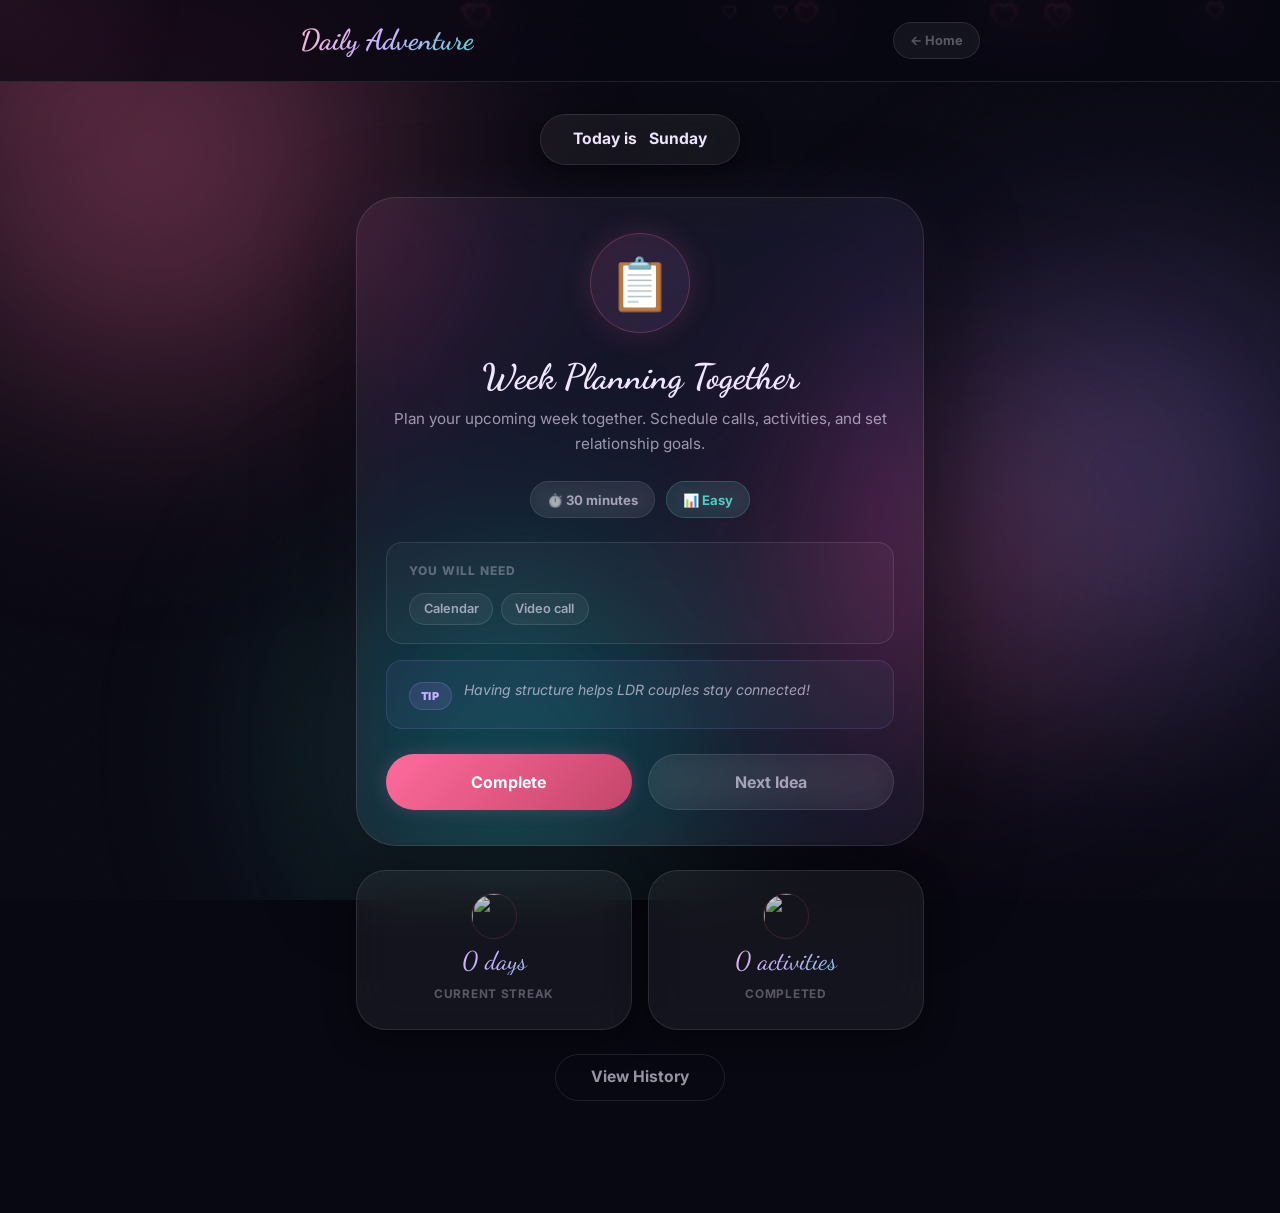
==== commit 58b90cb4: "feat: implement missing you feature, custom vault uploads and optimizations Co-authored-by: SunnyTiw" ====
--- a/tracker.html
+++ b/tracker.html
@@ -137,9 +137,12 @@
     /* cursor glow */
     const glow = document.getElementById('cursorGlow');
     if (glow && !window.matchMedia('(pointer:coarse)').matches) {
+      let frame;
       document.addEventListener('mousemove', e => {
-        glow.style.left = e.clientX + 'px';
-        glow.style.top  = e.clientY + 'px';
+        if (frame) cancelAnimationFrame(frame);
+        frame = requestAnimationFrame(() => {
+          glow.style.transform = `translate3d(calc(${e.clientX}px - 50%), calc(${e.clientY}px - 50%), 0)`;
+        });
       });
     }
     /* magnetic complete button */
--- a/styles.css
+++ b/styles.css
@@ -157,11 +157,11 @@
    ============================================= */
 .cursor-glow {
   position:fixed; pointer-events:none; z-index:9999;
+  top:0; left:0;
   width:400px; height:400px; border-radius:50%;
   background:radial-gradient(circle,rgba(255,107,157,.08),transparent 65%);
-  transform:translate(-50%,-50%);
-  transition:left .08s linear, top .08s linear;
-  will-change:left,top;
+  transform:translate3d(-50%,-50%,0);
+  will-change:transform;
 }
 
 /* =============================================
@@ -289,11 +289,13 @@
    ============================================= */
 #scrollProgress {
   position:fixed; top:0; left:0; z-index:10000;
-  height:3px; width:0%;
+  height:3px; width:100%;
+  transform:scaleX(0);
+  transform-origin:left;
   background:linear-gradient(90deg, var(--pink), var(--purple), var(--teal));
   box-shadow:0 0 14px var(--pink-glow), 0 0 28px var(--purple-glow);
   pointer-events:none; border-radius:0 3px 3px 0;
-  will-change:width;
+  will-change:transform;
 }
 
 /* =============================================
@@ -301,13 +303,14 @@
    ============================================= */
 .timeline-fill {
   position:absolute; left:50%; top:0;
-  transform:translateX(-50%);
-  width:2px; height:0%;
+  transform:translateX(-50%) scaleY(0);
+  transform-origin:top;
+  width:2px; height:100%;
   background:linear-gradient(to bottom,var(--pink),var(--purple),var(--teal));
   border-radius:var(--r-full);
   box-shadow:0 0 14px var(--pink-glow);
   z-index:3; pointer-events:none;
-  will-change:height;
+  will-change:transform;
 }
 
 /* =============================================
@@ -453,7 +456,25 @@
 .hb-heart:nth-of-type(3){ animation-delay:.7s; }
 .hb-heart:nth-of-type(4){ animation-delay:1s; }
 
-.hb-heart svg { width:22px; height:22px; filter:drop-shadow(0 0 8px var(--pink-glow)); }
+.hb-heart svg { width:48px; height:24px; filter:drop-shadow(0 0 8px var(--pink-glow)); }
+
+/* ── Centered ECG heartbeat line ── */
+.hero-ecg {
+  width:min(420px, 90vw); margin:2rem auto 0;
+  pointer-events:none; opacity:.8;
+}
+.ecg-svg { width:100%; height:auto; }
+.ecg-line {
+  stroke-dasharray: 800;
+  stroke-dashoffset: 800;
+  animation: ecgDraw 2.2s var(--ease-smooth) infinite;
+}
+@keyframes ecgDraw {
+  0%   { stroke-dashoffset:800; opacity:1; }
+  70%  { stroke-dashoffset:0;   opacity:1; }
+  90%  { stroke-dashoffset:0;   opacity:0; }
+  100% { stroke-dashoffset:800; opacity:0; }
+}
 
 /* ripple rings */
 .hb-ripple {
@@ -820,6 +841,57 @@
 .fav-body  { padding:.9rem 1.1rem 1.1rem; }
 .fav-cat   { font-size:.7rem; font-weight:800; color:var(--purple-light); text-transform:uppercase; letter-spacing:.09em; margin-bottom:.35rem; }
 .fav-name  { font-family:'Dancing Script',cursive; font-size:1.3rem; color:var(--t1); }
+
+/* =============================================
+   MISSING YOU BUTTON & TOAST
+   ============================================= */
+.missing-you-btn {
+  position:fixed; bottom:2rem; right:2rem; z-index:9000;
+  background:var(--grad-pink); color:var(--white);
+  border:none; border-radius:var(--r-full); padding:1rem 1.5rem;
+  font-size:1.1rem; font-weight:700; cursor:pointer;
+  box-shadow:var(--glow-pink-md); transition:var(--t-b);
+  display:flex; align-items:center; gap:0.6rem;
+  font-family:'Inter','Quicksand',sans-serif;
+}
+.missing-you-btn:hover { transform:translateY(-4px) scale(1.05); box-shadow:var(--glow-pink-lg); }
+.missing-you-btn:active { transform:scale(0.95); }
+
+.missing-toast {
+  position:fixed; bottom:6rem; right:2rem; z-index:9001;
+  background:var(--glass); backdrop-filter:blur(24px) saturate(180%);
+  border:1px solid var(--pink); border-radius:var(--r-lg);
+  padding:1.2rem 1.5rem; max-width:320px;
+  box-shadow:var(--shadow-card), 0 0 30px var(--pink-glow);
+  transform:translateY(20px) scale(0.9); opacity:0; pointer-events:none;
+  transition:all 0.4s var(--ease-bounce);
+}
+.missing-toast.show {
+  transform:translateY(0) scale(1); opacity:1; pointer-events:auto;
+}
+.missing-toast-title {
+  font-family:'Dancing Script',cursive; font-size:1.6rem; color:var(--pink-light);
+  margin-bottom:0.3rem; display:flex; align-items:center; gap:0.5rem;
+}
+.missing-toast-msg { font-size:0.9rem; color:var(--t1); line-height:1.4; }
+
+/* =============================================
+   CUSTOM UPLOAD BUTTONS
+   ============================================= */
+.vault-upload-btn {
+  display:inline-flex; align-items:center; gap:0.5rem;
+  background:rgba(255,107,157,.15); color:var(--pink);
+  border:1px solid rgba(255,107,157,.3);
+  padding:0.6rem 1.2rem; border-radius:var(--r-full);
+  font-size:0.9rem; font-weight:700; cursor:pointer;
+  transition:var(--t); font-family:'Inter','Quicksand',sans-serif;
+  margin-left:1rem;
+}
+.vault-upload-btn:hover {
+  background:rgba(255,107,157,.25); border-color:var(--pink);
+  transform:translateY(-2px);
+}
+.vault-upload-input { display:none; }
 
 /* =============================================
    FOOTER
@@ -1177,13 +1249,14 @@
 
 /* ── Tablet portrait ≤ 768px ── */
 @media(max-width:768px){
-  /* Timeline: single-side */
-  .timeline::before { left:26px; }
+  /* Timeline: single left-side column */
+  .timeline::before { left:26px; transform:none; }
+  .timeline-fill    { left:26px; transform:none; }
   .tl-item, .tl-item:nth-child(even) {
     justify-content:flex-start; padding-right:0;
     padding-left:4.5rem; transform:translateX(-22px);
   }
-  .tl-dot { left:26px; }
+  .tl-dot { left:26px; transform:none; }
   .tl-card::after,
   .tl-item:nth-child(even) .tl-card::after { right:auto; left:-9px; transform:rotate(-135deg); }
 
@@ -1205,7 +1278,7 @@
   .hb-heart-wrap:nth-child(3){ bottom:12%; left:4%;  }
   .hb-heart-wrap:nth-child(4){ bottom:12%; right:4%; }
   .hb-heart { width:28px; height:28px; }
-  .hb-heart svg { width:16px; height:16px; }
+  .hb-heart svg { width:36px; height:18px; }
   .hb-ripple { width:28px; height:28px; }
 }
 
@@ -1227,7 +1300,7 @@
   .hb-heart-wrap:nth-child(1){ top:7%; left:3%; }
   .hb-heart-wrap:nth-child(2){ top:7%; right:3%; }
   .hb-heart { width:24px; height:24px; }
-  .hb-heart svg { width:14px; height:14px; }
+  .hb-heart svg { width:28px; height:14px; }
   .hb-ripple { width:24px; height:24px; }
 
   /* Carousel */
